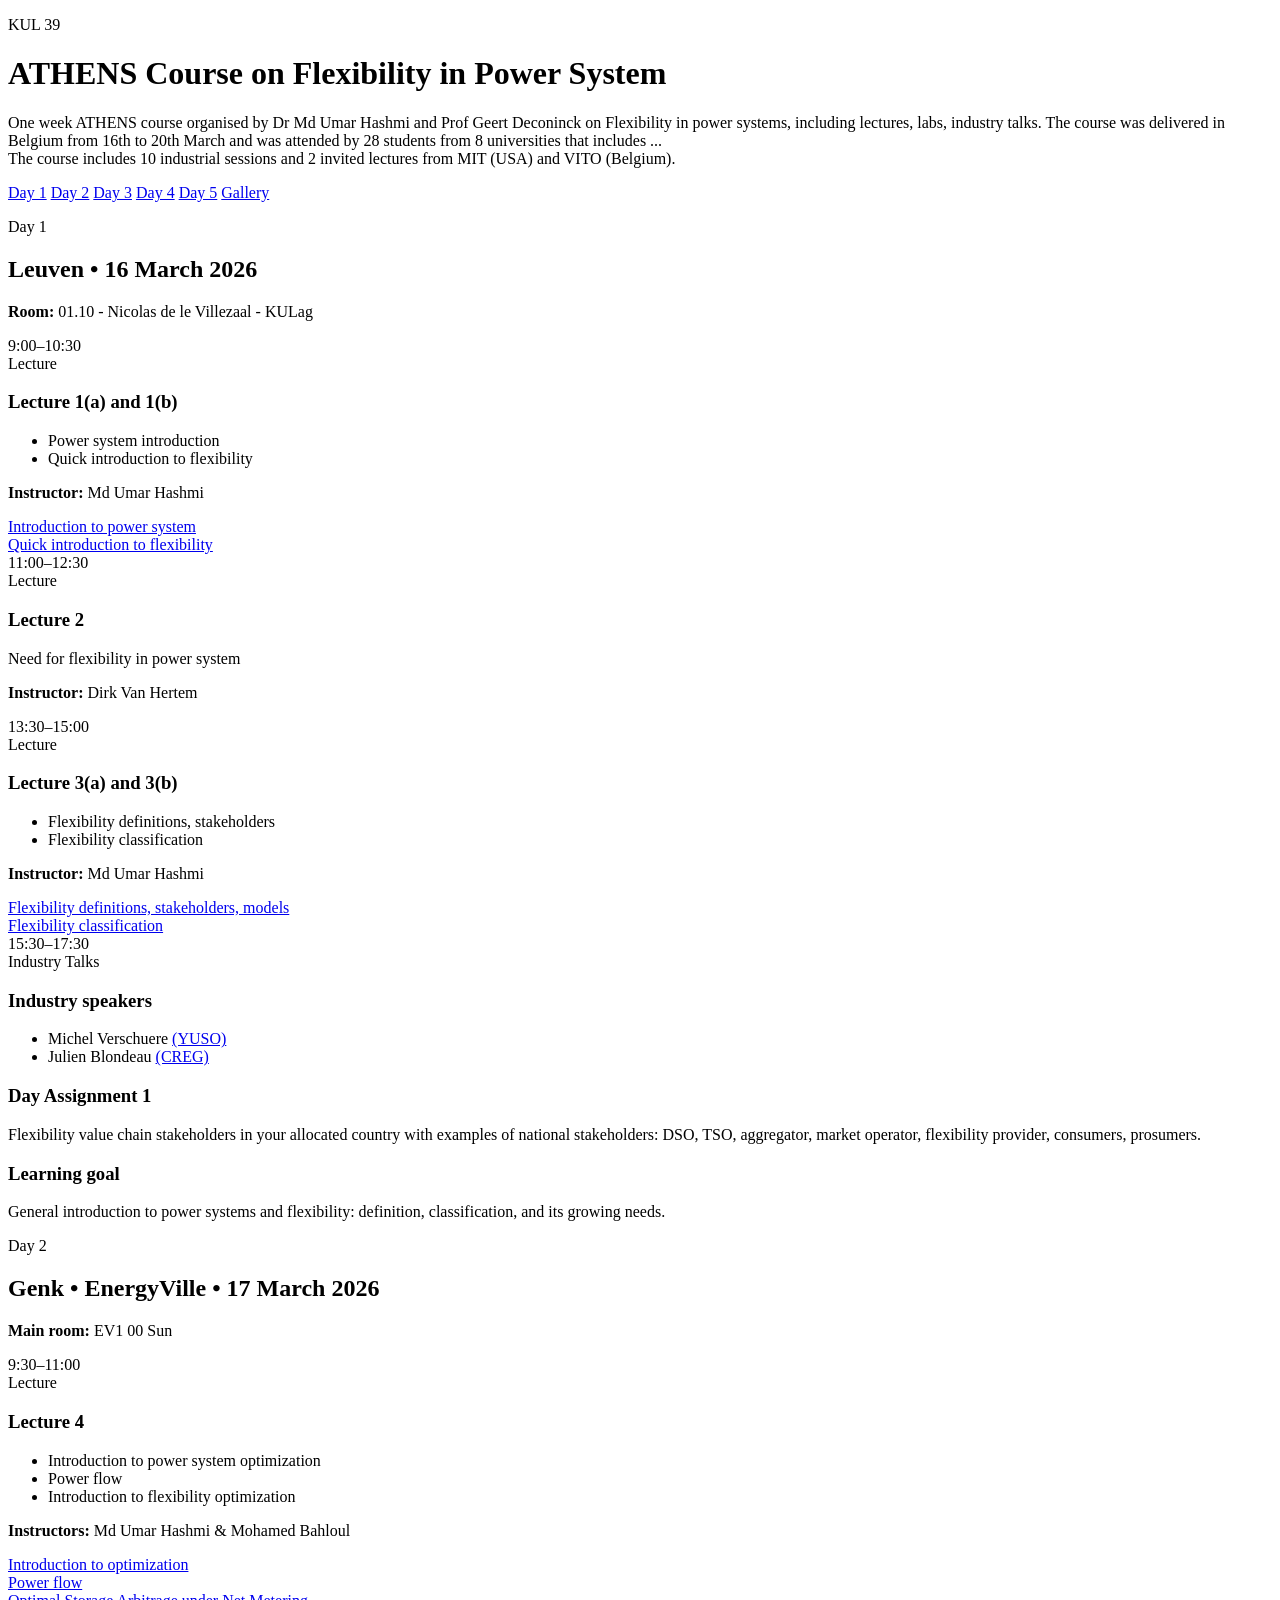
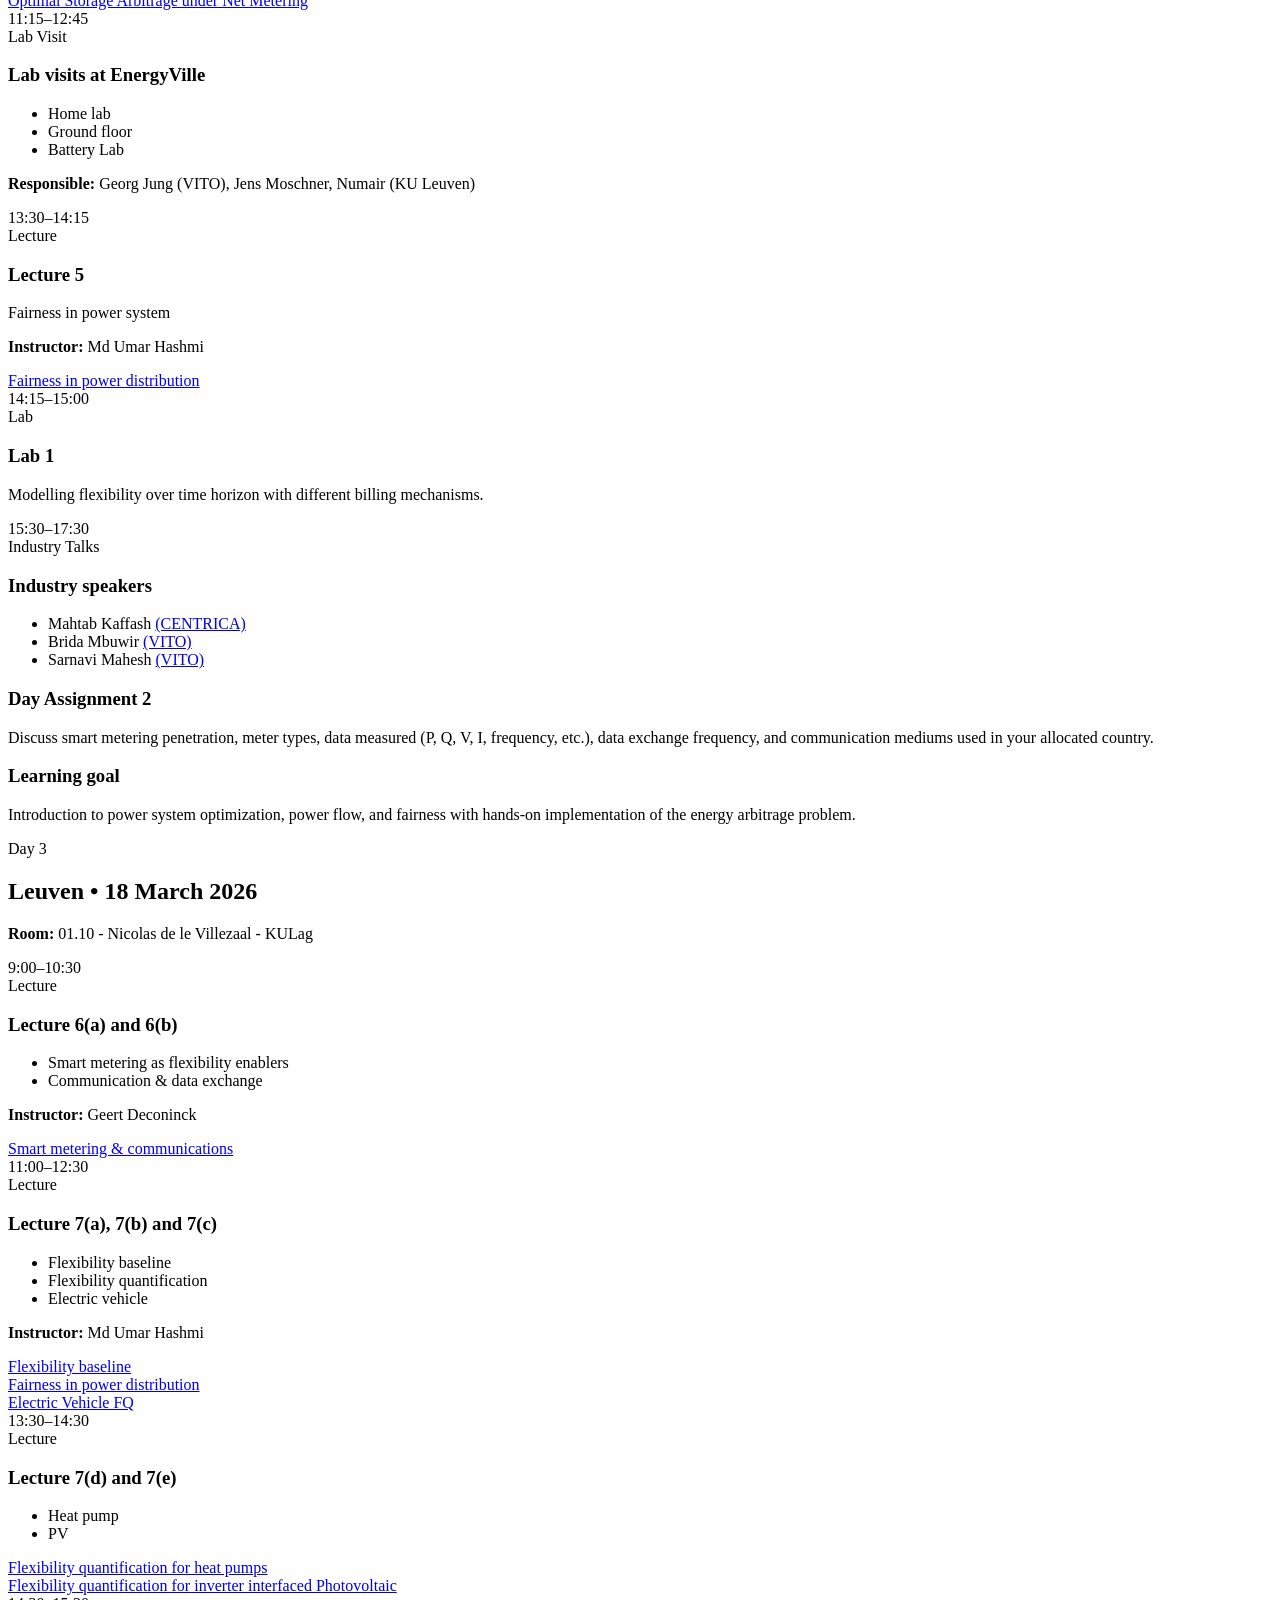
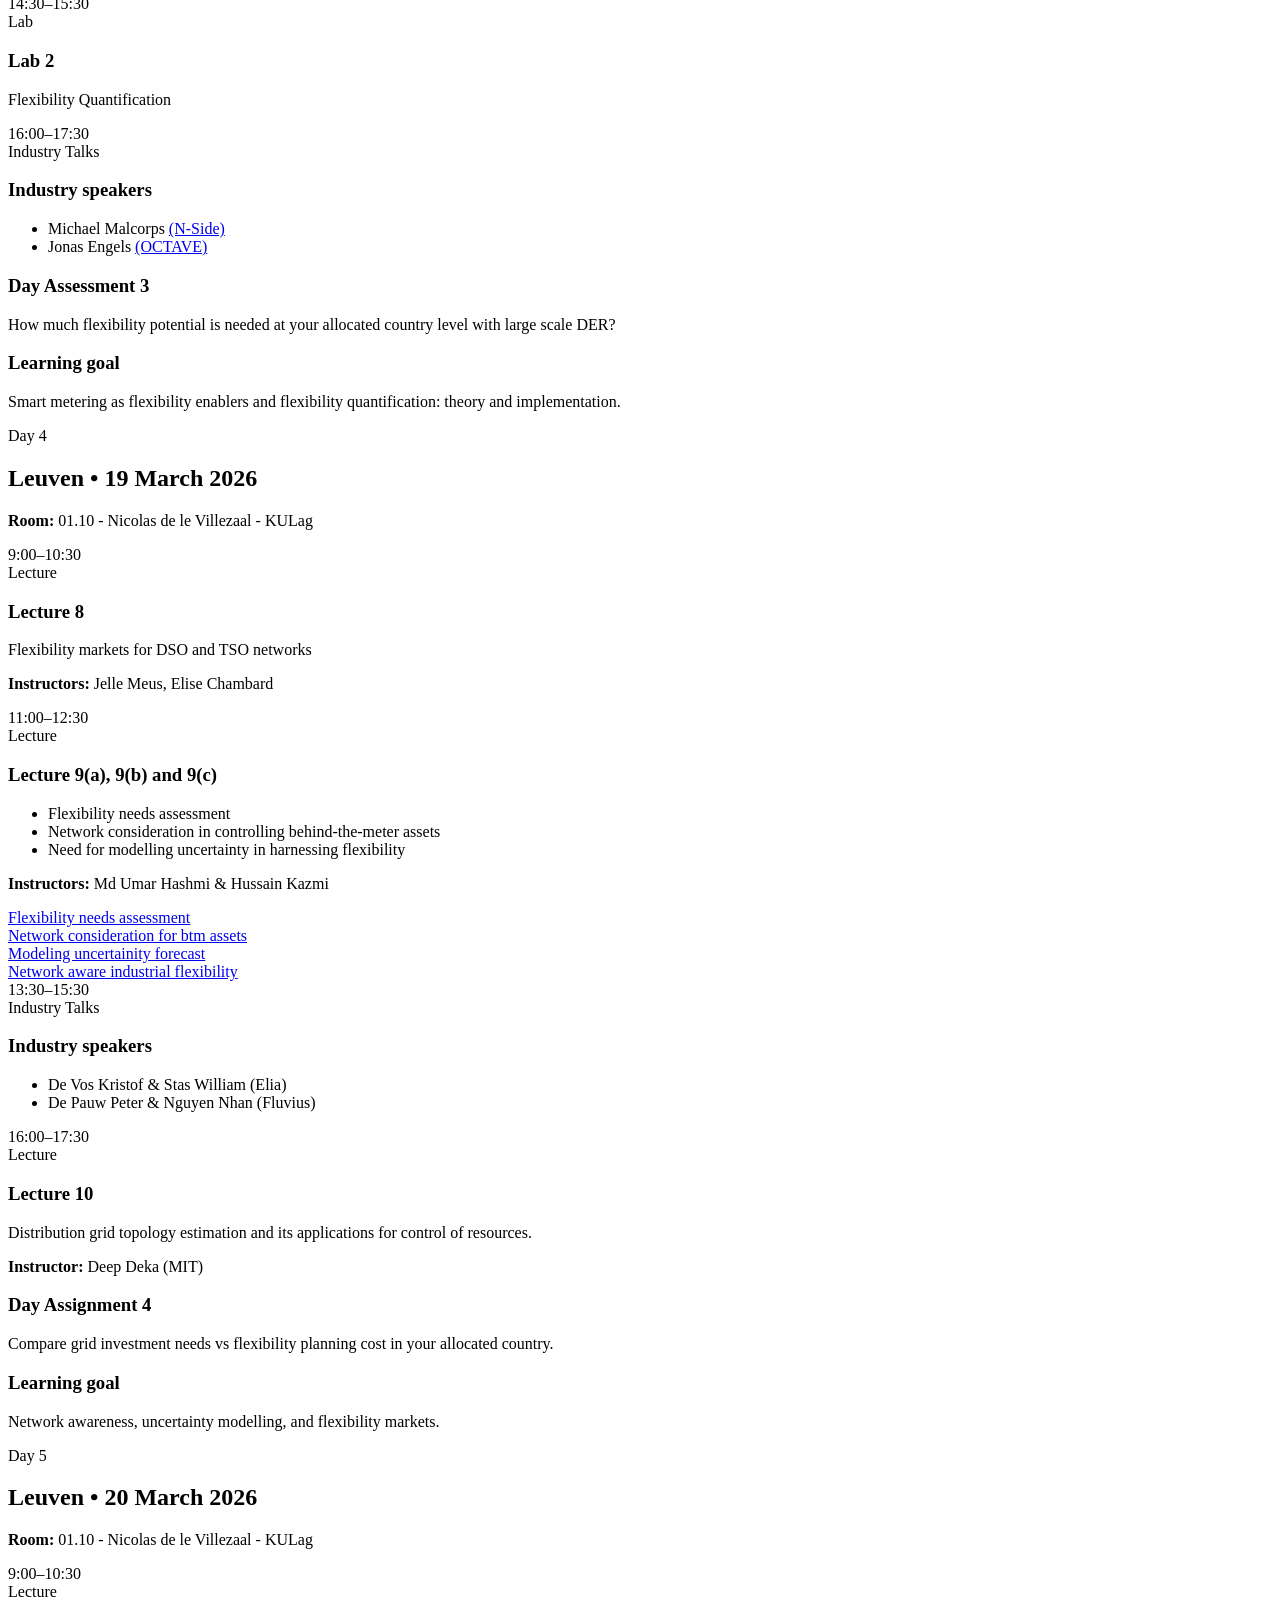
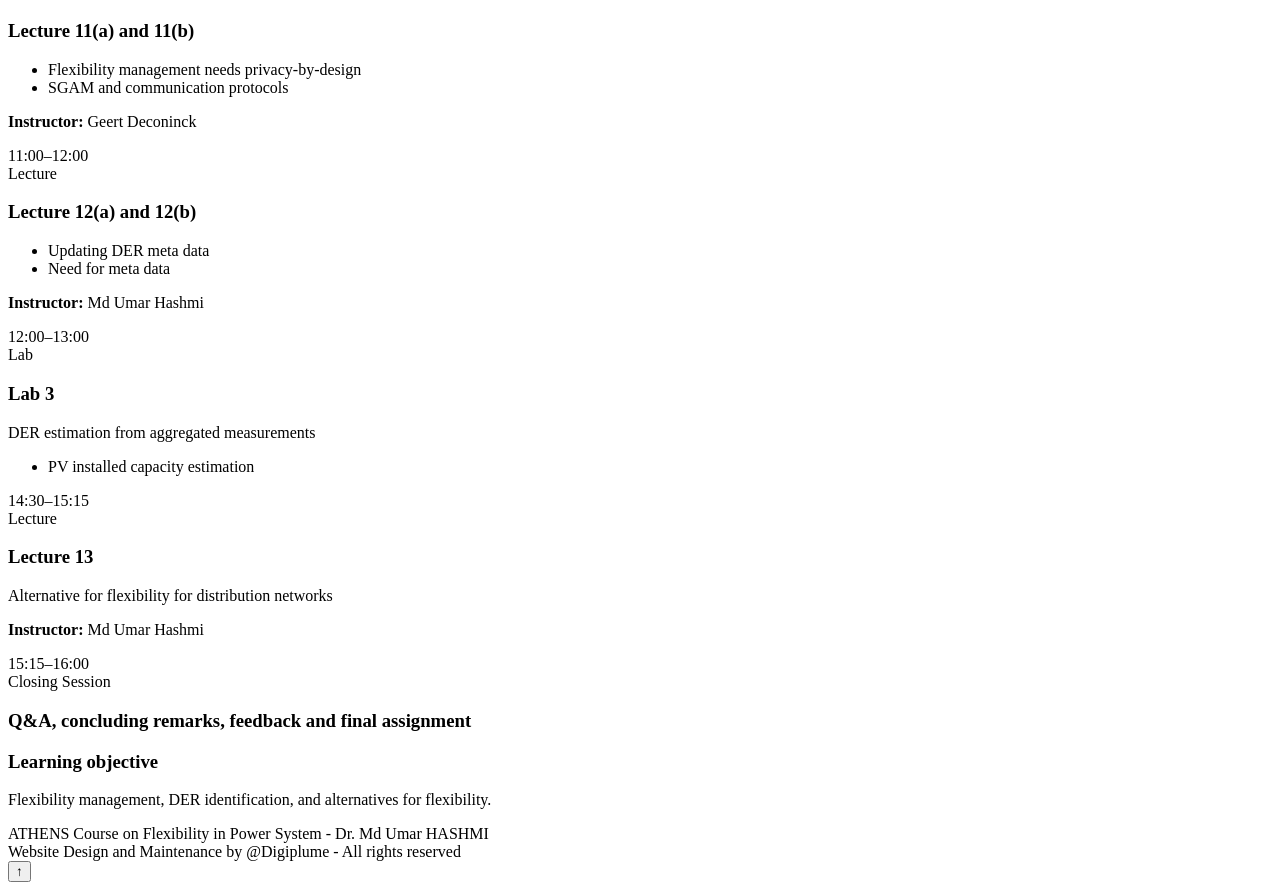
==== index.html @ 5d3e53ae "adding visuals" ====
<!doctype html>
<html lang="en">
  <head>
    <meta charset="UTF-8" />
    <meta
      name="viewport"
      content="width=device-width, initial-scale=1.0"
    />
    <title>ATHENS Flexibility Course</title>
    <meta
      name="description"
      content="ATHENS Flexibility Course Agenda for 16–20 March 2026 in Leuven and Genk."
    />
    <link rel="stylesheet" href="styles.css" />
  </head>
  <body id="top">
    <header class="hero">
      <div class="container">
        <p class="eyebrow">KUL 39</p>
        <h1>ATHENS Course on Flexibility in Power System </h1>
        <p class="subtitle">
          One week ATHENS course organised by Dr Md Umar Hashmi and Prof Geert Deconinck on Flexibility in power systems, including lectures, labs, industry talks. The course was delivered in Belgium from 16th to 20th March and was attended by 28 students from 8 universities that includes ...<br>
          The course includes 10 industrial sessions and 2 invited lectures from MIT (USA) and VITO (Belgium).
        </p>
<!-- 
        <div class="hero-badges">
          <span>16–20 March 2026</span>
          <span>Leuven &amp; Genk</span>
          <span></span>
        </div> -->

        <nav class="quick-nav" aria-label="Day navigation">
          <a href="#day-1">Day 1</a>
          <a href="#day-2">Day 2</a>
          <a href="#day-3">Day 3</a>
          <a href="#day-4">Day 4</a>
          <a href="#day-5">Day 5</a>
          <a href="gallery.html">Gallery</a>
        </nav>
      </div>
    </header>

    <main class="container">

    <!-- DAY 1 -->

      <section class="section-card" id="day-1">
        <div class="day-header">
          <div>
            <p class="day-label">Day 1</p>
            <h2>Leuven • 16 March 2026</h2>
          </div>
          <div class="day-meta">
            <p class="info-pill">
              <strong>Room:</strong> 01.10 - Nicolas de le Villezaal - KULag
            </p>
          </div>
        </div>

        <div class="timeline">
          <article class="session lecture">
            <div class="time">9:00–10:30</div>
            <div>
              <span class="tag">Lecture</span>
              <h3>Lecture 1(a) and 1(b)</h3>
              <ul>
                <li>Power system introduction</li>
                <li>Quick introduction to flexibility</li>
              </ul>
              <p><strong>Instructor:</strong> Md Umar Hashmi</p>
            </div>
            <div>
                <a href="pdf-viewer.html?file=assets/docs/lecture-1a-introduction-to-power-system.pdf" target="_blank" rel="noopener" class="pdf-link">Introduction to power system</a>
                <br>
                <a href="pdf-viewer.html?file=assets/docs/lecture-1b-intro-to-flexibility.pdf" target="_blank" rel="noopener" class="pdf-link">Quick introduction to flexibility</a>
            </div>
          </article>

          <!-- <div class="break">Coffee break</div> -->

          <article class="session lecture">
            <div class="time">11:00–12:30</div>
            <div>
              <span class="tag">Lecture</span>
              <h3>Lecture 2</h3>
              <p>Need for flexibility in power system</p>
              <p><strong>Instructor:</strong> Dirk Van Hertem</p>
            </div>
          </article>

          <!-- <div class="break">Lunch break</div> -->

          <article class="session lecture">
            <div class="time">13:30–15:00</div>
            <div>
              <span class="tag">Lecture</span>
              <h3>Lecture 3(a) and 3(b)</h3>
              <ul>
                <li>Flexibility definitions, stakeholders</li>
                <li>Flexibility classification</li>
              </ul>
              <p><strong>Instructor:</strong> Md Umar Hashmi</p>
            </div>
            <div>
                <a href="pdf-viewer.html?file=assets/docs/lecture-3a-definition-stakeholders.pdf" target="_blank" rel="noopener" class="pdf-link">Flexibility definitions, stakeholders, models</a>
                <br>
                <a href="pdf-viewer.html?file=assets/docs/lecture-3b-flex-classification.pdf" target="_blank" rel="noopener" class="pdf-link">Flexibility classification</a>
            </div>
          </article>

          <!-- <div class="break">Coffee break</div> -->

          <article class="session talks">
            <div class="time">15:30–17:30</div>
            <div>
              <span class="tag">Industry Talks</span>
              <h3>Industry speakers</h3>
              <ul>
                <li>Michel Verschuere <a href="https://yuso.com/en" target="_blank">(YUSO)</a></li>
                <li>Julien Blondeau <a href="https://www.creg.be/en" target="_blank">(CREG)</a></li>
              </ul>
            </div>
          </article>
        </div>

        <div class="note assignment">
          <h3>Day Assignment 1</h3>
          <p>
            Flexibility value chain stakeholders in your allocated country with
            examples of national stakeholders: DSO, TSO, aggregator, market
            operator, flexibility provider, consumers, prosumers.
          </p>
        </div>

        <div class="note goal">
          <h3>Learning goal</h3>
          <p>
            General introduction to power systems and flexibility: definition,
            classification, and its growing needs.
          </p>
        </div>
      </section>

    <!-- DAY 2 -->

      <section class="section-card" id="day-2">
        <div class="day-header">
          <div>
            <p class="day-label">Day 2</p>
            <h2>Genk • EnergyVille • 17 March 2026</h2>
          </div>
          <div class="day-meta">
            <p class="info-pill"><strong>Main room:</strong> EV1 00 Sun</p>
            <!-- <p class="info-pill">
              <strong>Starting point:</strong>
              <a
                href="https://www.leuven.be/parkings/en/cars/parking-bodart"
              >
                Parking Bodart
              </a>
            </p> -->
          </div>
        </div>

        <div class="timeline">
          <article class="session lecture">
            <div class="time">9:30–11:00</div>
            <div>
              <span class="tag">Lecture</span>
              <h3>Lecture 4</h3>
              <ul>
                <li>Introduction to power system optimization</li>
                <li>Power flow</li>
                <li>Introduction to flexibility optimization</li>
              </ul>
              <p><strong>Instructors:</strong> Md Umar Hashmi &amp; Mohamed Bahloul</p>
            </div>
            <div>
                <a href="pdf-viewer.html?file=assets/docs/lecture-4a-optimization-basics.pdf" target="_blank" rel="noopener" class="pdf-link">Introduction to optimization</a>
                <br>
                <a href="pdf-viewer.html?file=assets/docs/lecture-4b-power-flow.pdf" target="_blank" rel="noopener" class="pdf-link">Power flow</a>
                <br>
                <a href="pdf-viewer.html?file=assets/docs/lecture-4c-optimal-storage-arbitrage.pdf" target="_blank" rel="noopener" class="pdf-link">Optimal Storage Arbitrage under Net Metering</a>                
            </div>
          </article>

          <!-- <div class="break">Coffee break</div> -->

          <article class="session lab">
            <div class="time">11:15–12:45</div>
            <div>
              <span class="tag">Lab Visit</span>
              <h3>Lab visits at EnergyVille</h3>
              <ul>
                <li>Home lab</li>
                <li>Ground floor</li>
                <li>Battery Lab</li>
              </ul>
              <p>
                <strong>Responsible:</strong> Georg Jung (VITO), Jens
                Moschner, Numair (KU Leuven)
              </p>
            </div>
          </article>

          <!-- <div class="break">Lunch break</div> -->

          <article class="session lecture">
            <div class="time">13:30–14:15</div>
            <div>
              <span class="tag">Lecture</span>
              <h3>Lecture 5</h3>
              <p>Fairness in power system</p>
              <p><strong>Instructor:</strong> Md Umar Hashmi</p>
            </div>
            <div>
                <a href="pdf-viewer.html?file=assets/docs/lecture-5-fairness.pdf" target="_blank" rel="noopener" class="pdf-link">Fairness in power distribution</a>
            </div>
          </article>

          <article class="session lab">
            <div class="time">14:15–15:00</div>
            <div>
              <span class="tag">Lab</span>
              <h3>Lab 1</h3>
              <p>
                Modelling flexibility over time horizon with different billing
                mechanisms.
              </p>
            </div>
          </article>

          <!-- <div class="break">Coffee break</div> -->

          <article class="session talks">
            <div class="time">15:30–17:30</div>
            <div>
              <span class="tag">Industry Talks</span>
              <h3>Industry speakers</h3>
              <ul>
                <li>Mahtab Kaffash <a href="https://www.centrica.com/" target="_blank">(CENTRICA)</a></li>
                <li>Brida Mbuwir <a href="https://vito.be/en" target="_blank">(VITO)</a></li>
                <li>Sarnavi Mahesh <a href="https://vito.be/en" target="_blank">(VITO)</a></li>
              </ul>
            </div>
          </article>
        </div>

        <div class="note assignment">
          <h3>Day Assignment 2</h3>
          <p>
            Discuss smart metering penetration, meter types, data measured
            (P, Q, V, I, frequency, etc.), data exchange frequency, and
            communication mediums used in your allocated country.
          </p>
        </div>

        <div class="note goal">
          <h3>Learning goal</h3>
          <p>
            Introduction to power system optimization, power flow, and fairness
            with hands-on implementation of the energy arbitrage problem.
          </p>
        </div>
      </section>

    <!-- DAY 3 -->

      <section class="section-card" id="day-3">
        <div class="day-header">
          <div>
            <p class="day-label">Day 3</p>
            <h2>Leuven • 18 March 2026</h2>
          </div>
          <div class="day-meta">
            <p class="info-pill">
              <strong>Room:</strong> 01.10 - Nicolas de le Villezaal - KULag
            </p>
          </div>
        </div>

        <div class="timeline">
          <article class="session lecture">
            <div class="time">9:00–10:30</div>
            <div>
              <span class="tag">Lecture</span>
              <h3>Lecture 6(a) and 6(b)</h3>
              <ul>
                <li>Smart metering as flexibility enablers</li>
                <li>Communication &amp; data exchange</li>
              </ul>
              <p><strong>Instructor:</strong> Geert Deconinck</p>
            </div>
            <div>
                <a href="pdf-viewer.html?file=assets/docs/lecture-6-smartmeters-comms-data.pdf" target="_blank" rel="noopener" class="pdf-link">Smart metering & communications</a>
            </div>            
          </article>

          <!-- <div class="break">Coffee break</div> -->

          <article class="session lecture">
            <div class="time">11:00–12:30</div>
            <div>
              <span class="tag">Lecture</span>
              <h3>Lecture 7(a), 7(b) and 7(c)</h3>
              <ul>
                <li>Flexibility baseline</li>
                <li>Flexibility quantification</li>
                <li>Electric vehicle</li>
              </ul>
              <p><strong>Instructor:</strong> Md Umar Hashmi</p>
            </div>
            <div>
                <a href="pdf-viewer.html?file=assets/docs/lecture-7a-flexibility-baseline.pdf" target="_blank" rel="noopener" class="pdf-link">Flexibility baseline</a><br>
                <a href="pdf-viewer.html?file=assets/docs/lecture-7b-flexibility-quantification.pdf" target="_blank" rel="noopener" class="pdf-link">Fairness in power distribution</a><br>
                <a href="pdf-viewer.html?file=assets/docs/lecture-7c-electric-vehicle-fq.pdf" target="_blank" rel="noopener" class="pdf-link">Electric Vehicle FQ</a>
            </div>            
          </article>

          <!-- <div class="break">Lunch break</div> -->

          <article class="session lecture">
            <div class="time">13:30–14:30</div>
            <div>
              <span class="tag">Lecture</span>
              <h3>Lecture 7(d) and 7(e)</h3>
              <ul>
                <li>Heat pump</li>
                <li>PV</li>
              </ul>
            </div>
            <div>
                <a href="pdf-viewer.html?file=assets/docs/lecture-7d-flexibility-quantification-heat-pumps.pdf" target="_blank" rel="noopener" class="pdf-link">Flexibility quantification for heat pumps</a><br>
                <a href="pdf-viewer.html?file=assets/docs/lecture-7e-flexibility-quantification-inverter-interfaced-photovoltaic.pdf" target="_blank" rel="noopener" class="pdf-link">Flexibility quantification for inverter interfaced Photovoltaic</a>                
            </div>
          </article>

          <article class="session lab">
            <div class="time">14:30–15:30</div>
            <div>
              <span class="tag">Lab</span>
              <h3>Lab 2</h3>
              <p>Flexibility Quantification</p>
            </div>
          </article>

          <!-- <div class="break">Coffee break</div> -->

          <article class="session talks">
            <div class="time">16:00–17:30</div>
            <div>
              <span class="tag">Industry Talks</span>
              <h3>Industry speakers</h3>
              <ul>
                <li>Michael Malcorps <a href="https://www.n-side.com/en/" target="_parent">(N-Side)</a></li>
                <li>Jonas Engels <a href="https://www.octave.energy/en/" target="_parent">(OCTAVE)</a></li>
              </ul>
            </div>
          </article>
        </div>

        <div class="note assignment">
          <h3>Day Assessment 3</h3>
          <p>
            How much flexibility potential is needed at your allocated country
            level with large scale DER?
          </p>
        </div>

        <div class="note goal">
          <h3>Learning goal</h3>
          <p>
            Smart metering as flexibility enablers and flexibility
            quantification: theory and implementation.
          </p>
        </div>
      </section>

    <!-- DAY 4 -->

      <section class="section-card" id="day-4">
        <div class="day-header">
          <div>
            <p class="day-label">Day 4</p>
            <h2>Leuven • 19 March 2026</h2>
          </div>
          <div class="day-meta">
            <p class="info-pill">
              <strong>Room:</strong> 01.10 - Nicolas de le Villezaal - KULag
            </p>
          </div>
        </div>

        <div class="timeline">
          <article class="session lecture">
            <div class="time">9:00–10:30</div>
            <div>
              <span class="tag">Lecture</span>
              <h3>Lecture 8</h3>
              <p>Flexibility markets for DSO and TSO networks</p>
              <p><strong>Instructors:</strong> Jelle Meus, Elise Chambard</p>
            </div>
          </article>

          <!-- <div class="break">Coffee break</div> -->

          <article class="session lecture">
            <div class="time">11:00–12:30</div>
            <div>
              <span class="tag">Lecture</span>
              <h3>Lecture 9(a), 9(b) and 9(c)</h3>
              <ul>
                <li>Flexibility needs assessment</li>
                <li>
                  Network consideration in controlling behind-the-meter assets
                </li>
                <li>
                  Need for modelling uncertainty in harnessing flexibility
                </li>
              </ul>
              <p><strong>Instructors:</strong> Md Umar Hashmi &amp; Hussain Kazmi</p>
            </div>
            <div>
                <a href="pdf-viewer.html?file=assets/docs/lecture-9a-flex-needs-assessment.pdf" target="_blank" rel="noopener" class="pdf-link">Flexibility needs assessment</a><br>
                <a href="pdf-viewer.html?file=assets/docs/lecture-9b-network-consideration-btm.pdf" target="_blank" rel="noopener" class="pdf-link">Network consideration for btm assets</a><br>
                <a href="pdf-viewer.html?file=assets/docs/v.pdf" target="_blank" rel="noopener" class="pdf-link">Modeling uncertainity forecast</a><br>
                <a href="pdf-viewer.html?file=assets/docs/lecture-9c-network-aware-industrial-flexibility.pdf" target="_blank" rel="noopener" class="pdf-link">Network aware industrial flexibility</a><br>
            </div>
          </article>

          <!-- <div class="break">Lunch break</div> -->

          <article class="session talks">
            <div class="time">13:30–15:30</div>
            <div>
              <span class="tag">Industry Talks</span>
              <h3>Industry speakers</h3>
              <ul>
                <li>De Vos Kristof &amp; Stas William (Elia)</li>
                <li>De Pauw Peter &amp; Nguyen Nhan (Fluvius)</li>
              </ul>
            </div>
          </article>

          <!-- <div class="break">Coffee break</div> -->

          <article class="session lecture">
            <div class="time">16:00–17:30</div>
            <div>
              <span class="tag">Lecture</span>
              <h3>Lecture 10</h3>
              <p>
                Distribution grid topology estimation and its applications for
                control of resources.
              </p>
              <p><strong>Instructor:</strong> Deep Deka (MIT)</p>
            </div>
          </article>
        </div>

        <div class="note assignment">
          <h3>Day Assignment 4</h3>
          <p>
            Compare grid investment needs vs flexibility planning cost in your
            allocated country.
          </p>
        </div>

        <div class="note goal">
          <h3>Learning goal</h3>
          <p>
            Network awareness, uncertainty modelling, and flexibility markets.
          </p>
        </div>
      </section>

    <!-- DAY 5 -->

      <section class="section-card" id="day-5">
        <div class="day-header">
          <div>
            <p class="day-label">Day 5</p>
            <h2>Leuven • 20 March 2026</h2>
          </div>
          <div class="day-meta">
            <p class="info-pill">
              <strong>Room:</strong> 01.10 - Nicolas de le Villezaal - KULag
            </p>
          </div>
        </div>

        <div class="timeline">
          <article class="session lecture">
            <div class="time">9:00–10:30</div>
            <div>
              <span class="tag">Lecture</span>
              <h3>Lecture 11(a) and 11(b)</h3>
              <ul>
                <li>Flexibility management needs privacy-by-design</li>
                <li>SGAM and communication protocols</li>
              </ul>
              <p><strong>Instructor:</strong> Geert Deconinck</p>
            </div>
          </article>

          <!-- <div class="break">Coffee break</div> -->

          <article class="session lecture">
            <div class="time">11:00–12:00</div>
            <div>
              <span class="tag">Lecture</span>
              <h3>Lecture 12(a) and 12(b)</h3>
              <ul>
                <li>Updating DER meta data</li>
                <li>Need for meta data</li>
              </ul>
              <p><strong>Instructor:</strong> Md Umar Hashmi</p>
            </div>
          </article>

          <article class="session lab">
            <div class="time">12:00–13:00</div>
            <div>
              <span class="tag">Lab</span>
              <h3>Lab 3</h3>
              <p>DER estimation from aggregated measurements</p>
              <ul>
                <li>PV installed capacity estimation</li>
              </ul>
            </div>
          </article>

          <!-- <div class="break">Lunch break</div> -->

          <article class="session lecture">
            <div class="time">14:30–15:15</div>
            <div>
              <span class="tag">Lecture</span>
              <h3>Lecture 13</h3>
              <p>Alternative for flexibility for distribution networks</p>
              <p><strong>Instructor:</strong> Md Umar Hashmi</p>
            </div>
          </article>

          <article class="session lecture">
            <div class="time">15:15–16:00</div>
            <div>
              <span class="tag">Closing Session</span>
              <h3>Q&amp;A, concluding remarks, feedback and final assignment</h3>
            </div>
          </article>
        </div>

        <div class="note goal">
          <h3>Learning objective</h3>
          <p>
            Flexibility management, DER identification, and alternatives for
            flexibility.
          </p>
        </div>
      </section>
    </main>

    <footer>
      <div class="container">
        ATHENS Course on Flexibility in Power System - Dr. Md Umar HASHMI<br>
        Website Design and Maintenance by @Digiplume - All rights reserved
      </div>
    </footer>

    <button id="back-to-top" class="back-to-top" type="button" aria-label="Go to top">
        ↑
    </button>

    <script>
        const backToTopButton = document.getElementById("back-to-top");

        window.addEventListener("scroll", () => {
            if (window.scrollY > 300) {
                backToTopButton.classList.add("is-visible");
                } else {
                backToTopButton.classList.remove("is-visible");
            }
        });

        backToTopButton.addEventListener("click", () => {
            window.scrollTo({
            top: 0,
            behavior: "smooth",
            });
        });
    </script>

  </body>
</html>
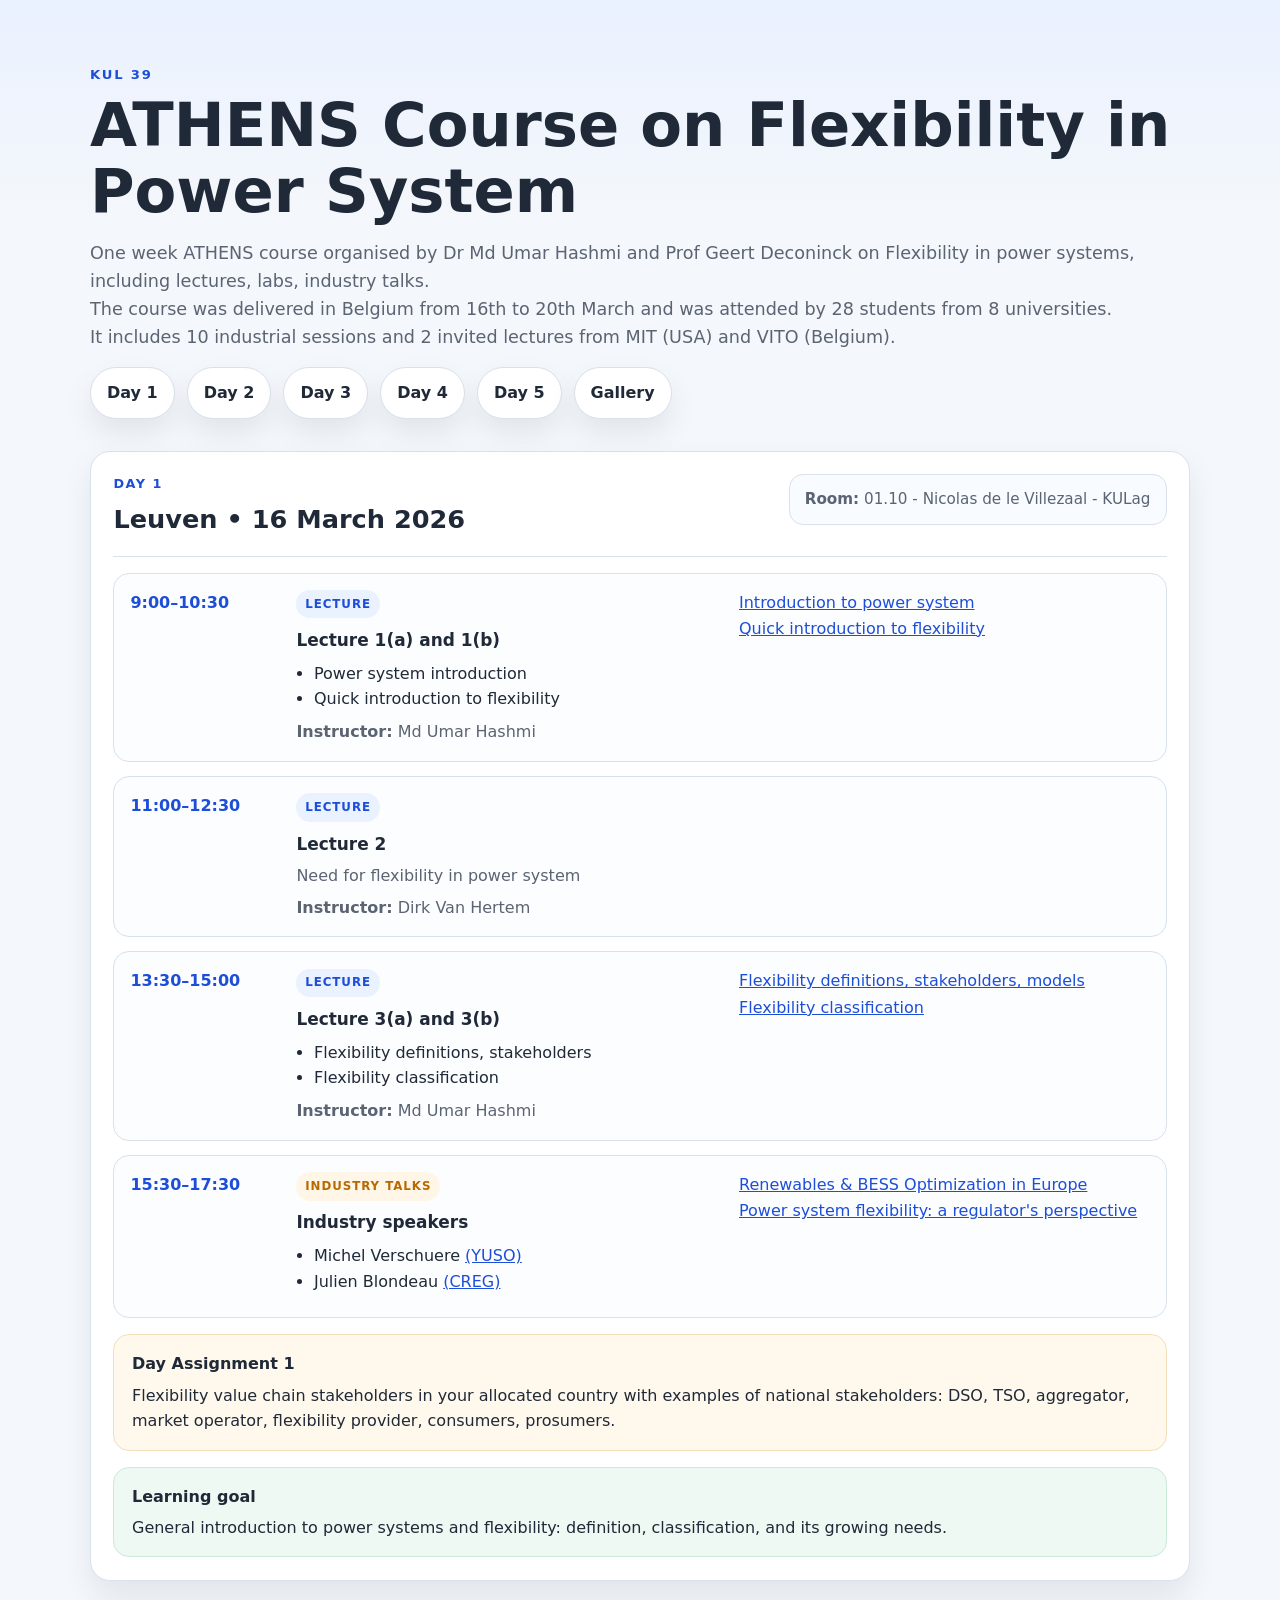
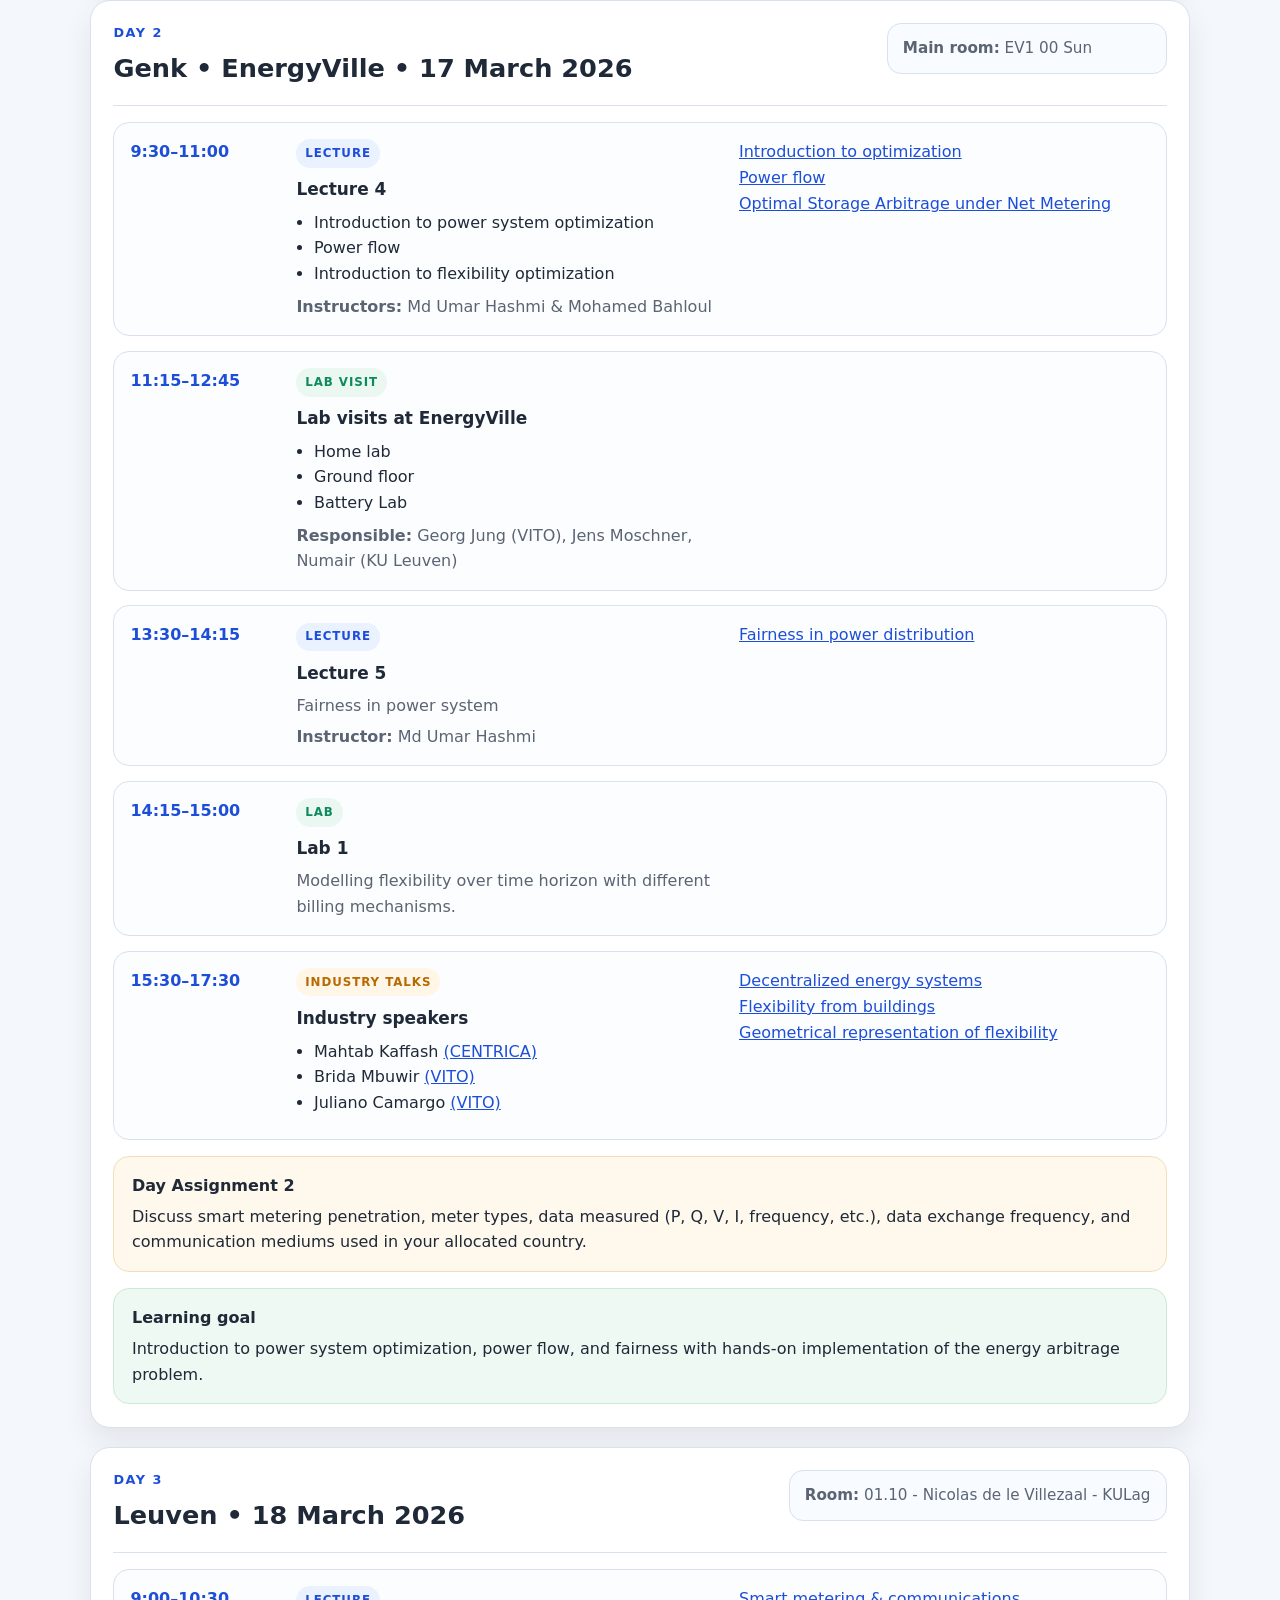
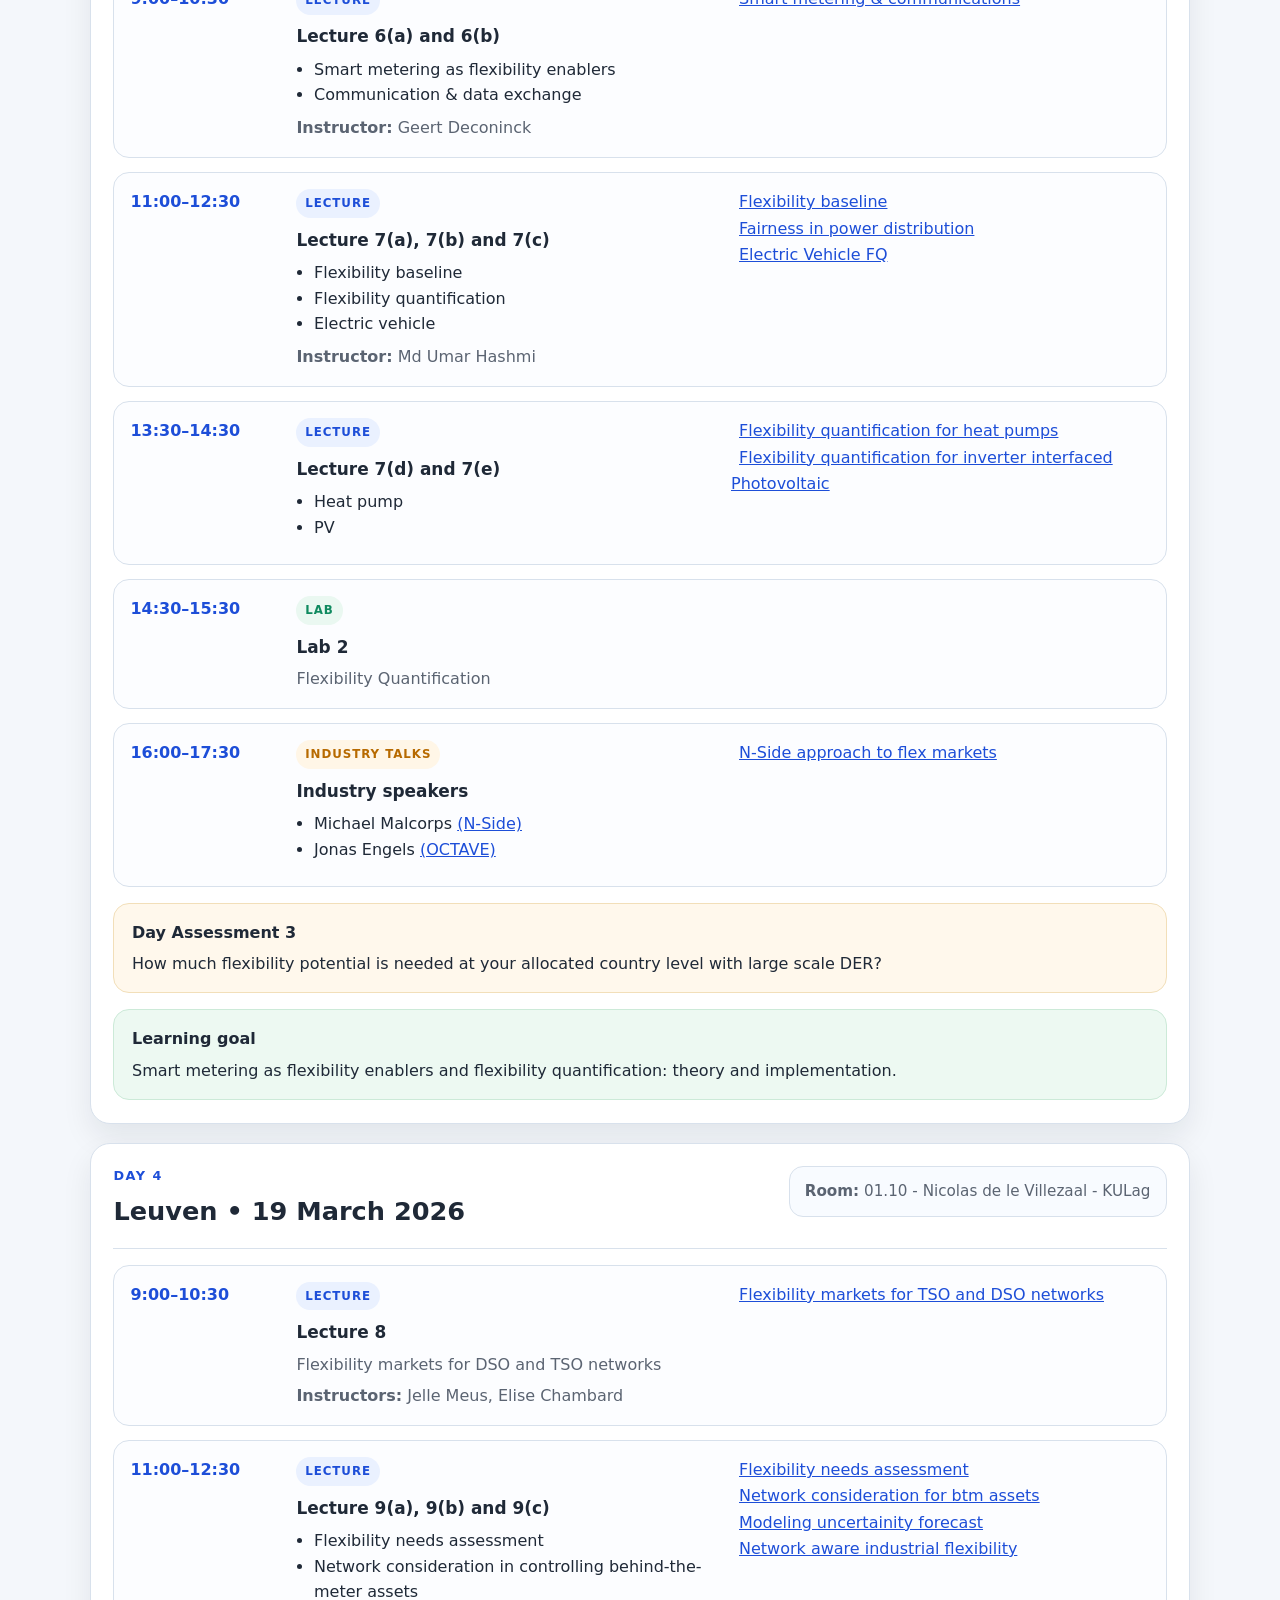
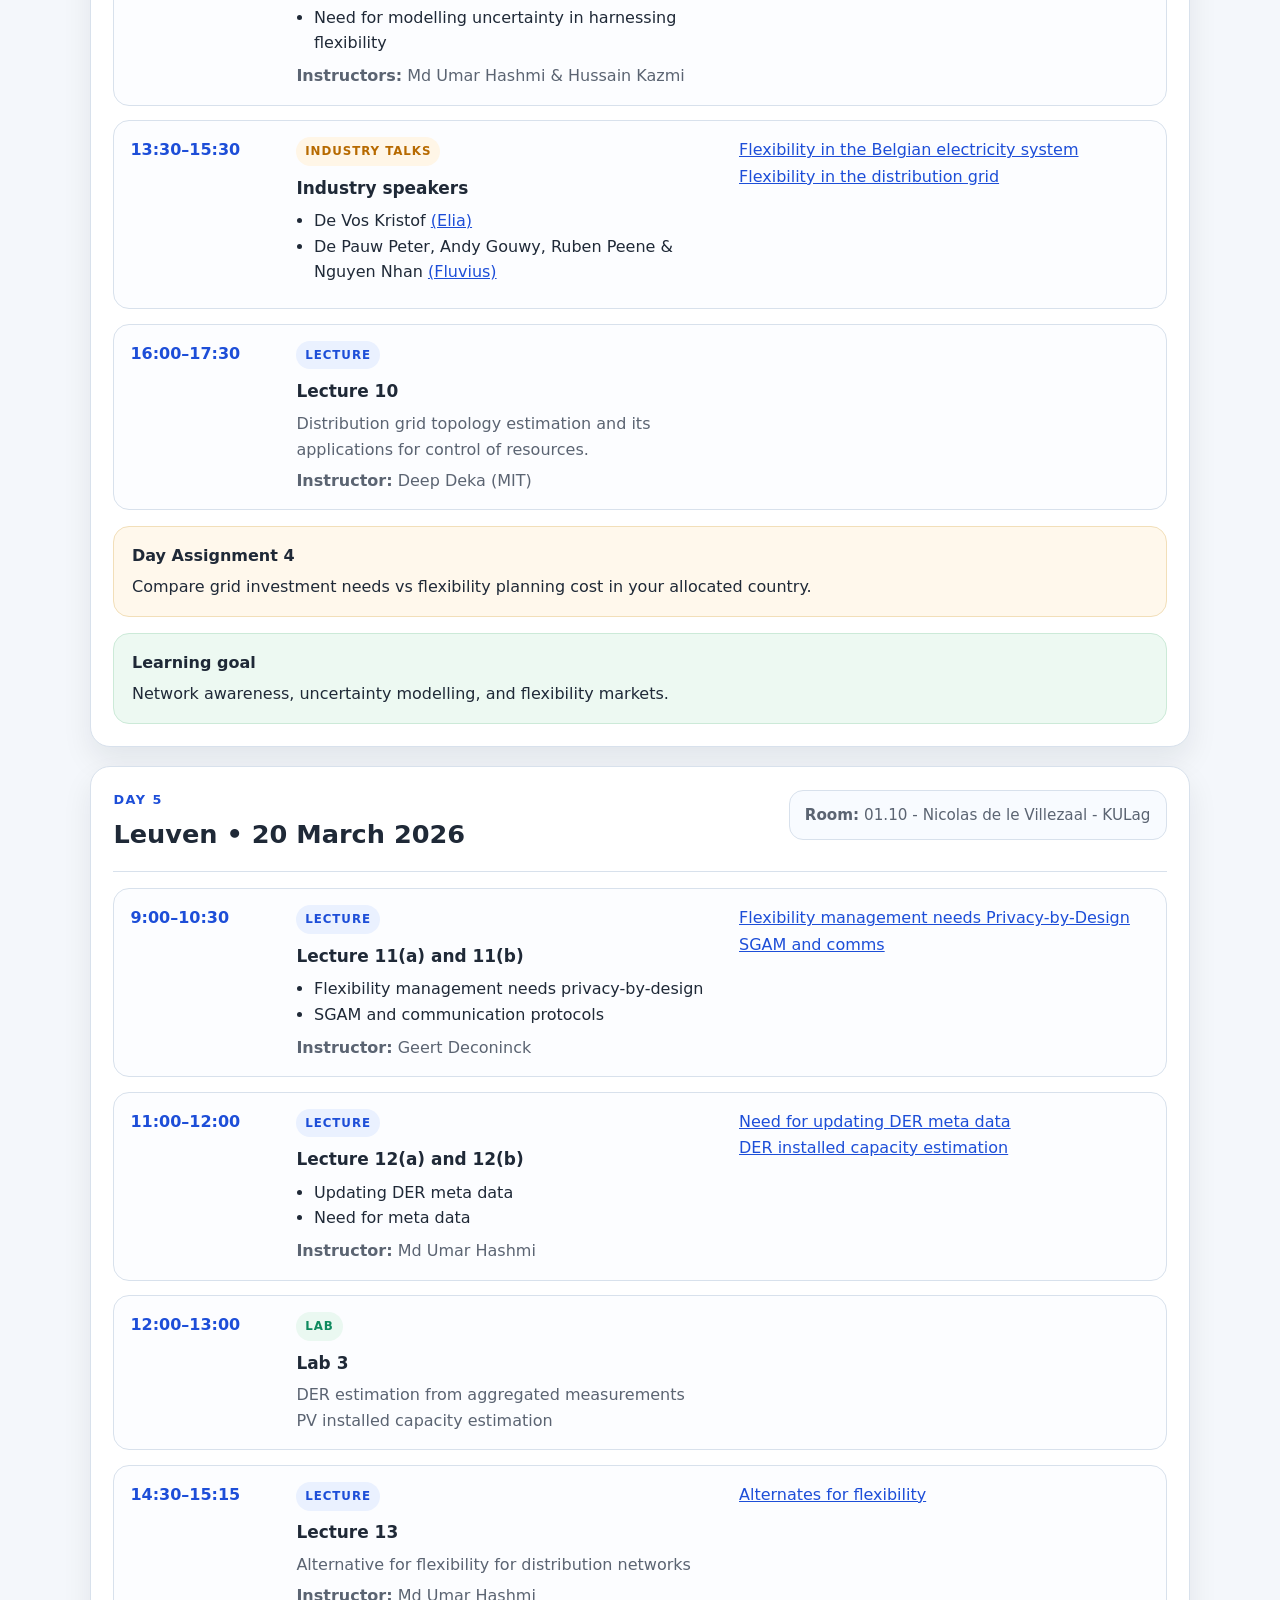
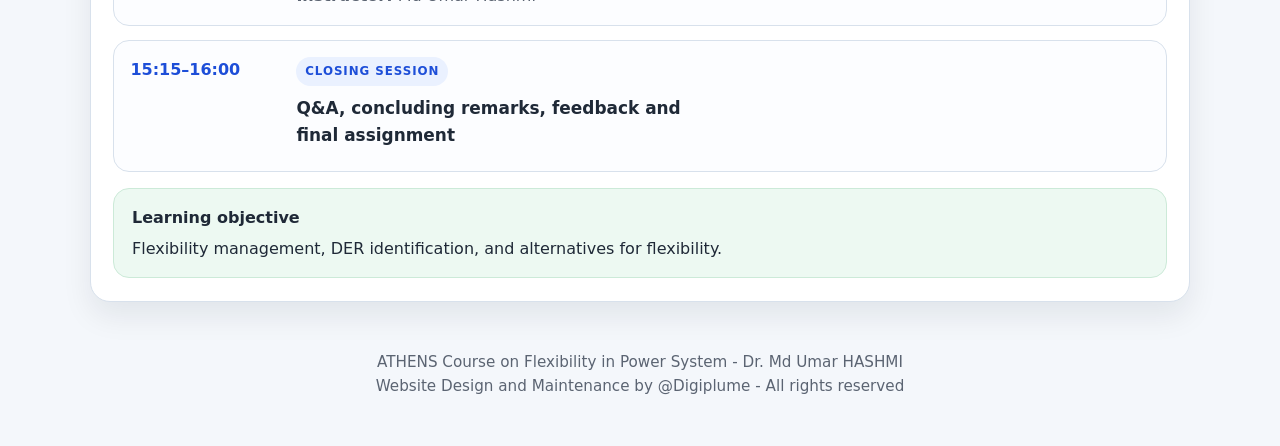
==== commit d44104d8: "adding files and gallery" ====
--- a/index.html
+++ b/index.html
@@ -9,7 +9,7 @@
     <title>ATHENS Flexibility Course</title>
     <meta
       name="description"
-      content="ATHENS Flexibility Course Agenda for 16–20 March 2026 in Leuven and Genk."
+      content="ATHENS Flexibility Course Program for 16–20 March 2026 in Leuven and Genk."
     />
     <link rel="stylesheet" href="styles.css" />
   </head>
@@ -19,8 +19,8 @@
         <p class="eyebrow">KUL 39</p>
         <h1>ATHENS Course on Flexibility in Power System </h1>
         <p class="subtitle">
-          One week ATHENS course organised by Dr Md Umar Hashmi and Prof Geert Deconinck on Flexibility in power systems, including lectures, labs, industry talks. The course was delivered in Belgium from 16th to 20th March and was attended by 28 students from 8 universities that includes ...<br>
-          The course includes 10 industrial sessions and 2 invited lectures from MIT (USA) and VITO (Belgium).
+          One week ATHENS course organised by Dr Md Umar Hashmi and Prof Geert Deconinck on Flexibility in power systems, including lectures, labs, industry talks.<br>The course was delivered in Belgium from 16th to 20th March and was attended by 28 students from 8 universities.<br>
+          It includes 10 industrial sessions and 2 invited lectures from MIT (USA) and VITO (Belgium).
         </p>
 <!-- 
         <div class="hero-badges">
@@ -120,6 +120,10 @@
                 <li>Julien Blondeau <a href="https://www.creg.be/en" target="_blank">(CREG)</a></li>
               </ul>
             </div>
+            <div>
+                <a href="pdf-viewer.html?file=assets/docs/industry-YUSO-kul-athens.pdf" target="_blank" rel="noopener" class="pdf-link">Renewables & BESS Optimization in Europe</a><br>
+                <a href="pdf-viewer.html?file=assets/docs/industry-CREG-kul-athens.pdf" target="_blank" rel="noopener" class="pdf-link">Power system flexibility: a regulator's perspective</a>
+            </div>
           </article>
         </div>
 
@@ -240,8 +244,13 @@
               <ul>
                 <li>Mahtab Kaffash <a href="https://www.centrica.com/" target="_blank">(CENTRICA)</a></li>
                 <li>Brida Mbuwir <a href="https://vito.be/en" target="_blank">(VITO)</a></li>
-                <li>Sarnavi Mahesh <a href="https://vito.be/en" target="_blank">(VITO)</a></li>
-              </ul>
+                <li>Juliano Camargo <a href="https://vito.be/en" target="_blank">(VITO)</a></li>
+              </ul>
+            </div>
+            <div>
+                <a href="pdf-viewer.html?file=assets/docs/industry-CENTRICA-kul-athens.pdf" target="_blank" rel="noopener" class="pdf-link">Decentralized energy systems</a><br>
+                <a href="pdf-viewer.html?file=assets/docs/industry-VITO-brida-kul-athens.pdf" target="_blank" rel="noopener" class="pdf-link">Flexibility from buildings</a><br>
+                <a href="pdf-viewer.html?file=assets/docs/industry-VITO-juliano-kul-athens.pdf" target="_blank" rel="noopener" class="pdf-link">Geometrical representation of flexibility</a>
             </div>
           </article>
         </div>
@@ -352,9 +361,12 @@
               <span class="tag">Industry Talks</span>
               <h3>Industry speakers</h3>
               <ul>
-                <li>Michael Malcorps <a href="https://www.n-side.com/en/" target="_parent">(N-Side)</a></li>
-                <li>Jonas Engels <a href="https://www.octave.energy/en/" target="_parent">(OCTAVE)</a></li>
-              </ul>
+                <li>Michael Malcorps <a href="https://www.n-side.com/en/" target="_blank">(N-Side)</a></li>
+                <li>Jonas Engels <a href="https://www.octave.energy/en/" target="_blank">(OCTAVE)</a></li>
+              </ul>
+            </div>
+            <div>
+                <a href="pdf-viewer.html?file=assets/docs/industry-NSIDE-kul-athens.pdf" target="_blank" rel="noopener" class="pdf-link">N-Side approach to flex markets</a>
             </div>
           </article>
         </div>
@@ -399,6 +411,9 @@
               <h3>Lecture 8</h3>
               <p>Flexibility markets for DSO and TSO networks</p>
               <p><strong>Instructors:</strong> Jelle Meus, Elise Chambard</p>
+            </div>
+            <div>
+                <a href="pdf-viewer.html?file=assets/docs/lecture-8-flexibility-tso-dso-networks.pdf" target="_blank" rel="noopener" class="pdf-link">Flexibility markets for TSO and DSO networks</a>
             </div>
           </article>
 
@@ -436,9 +451,13 @@
               <span class="tag">Industry Talks</span>
               <h3>Industry speakers</h3>
               <ul>
-                <li>De Vos Kristof &amp; Stas William (Elia)</li>
-                <li>De Pauw Peter &amp; Nguyen Nhan (Fluvius)</li>
-              </ul>
+                <li>De Vos Kristof <a href="https://www.elia.be/en/" target="_blank">(Elia)</a></li>
+                <li>De Pauw Peter, Andy Gouwy, Ruben Peene &amp; Nguyen Nhan <a href="https://www.fluvius.be/nl" target="_blank">(Fluvius)</a></li>
+              </ul>
+            </div>
+            <div>
+                <a href="pdf-viewer.html?file=assets/docs/industry-ELIA-kul-athens.pdf" target="_blank" rel="noopener" class="pdf-link">Flexibility in the Belgian electricity system</a><br>
+                <a href="pdf-viewer.html?file=assets/docs/industry-FLUVIUS-kul-athens.pdf" target="_blank" rel="noopener" class="pdf-link">Flexibility in the distribution grid</a>
             </div>
           </article>
 
@@ -501,6 +520,10 @@
               </ul>
               <p><strong>Instructor:</strong> Geert Deconinck</p>
             </div>
+            <div>
+                <a href="pdf-viewer.html?file=assets/docs/lecture-11a-flexibility-needs-privacy-design.pdf" target="_blank" rel="noopener" class="pdf-link">Flexibility management needs Privacy-by-Design</a><br>
+                <a href="pdf-viewer.html?file=assets/docs/lecture-11b-sgam-comms.pdf" target="_blank" rel="noopener" class="pdf-link">SGAM and comms</a>
+            </div>
           </article>
 
           <!-- <div class="break">Coffee break</div> -->
@@ -516,6 +539,10 @@
               </ul>
               <p><strong>Instructor:</strong> Md Umar Hashmi</p>
             </div>
+            <div>
+                <a href="pdf-viewer.html?file=assets/docs/lecture-12a-need-updating-meta-data.pdf" target="_blank" rel="noopener" class="pdf-link">Need for updating DER meta data</a><br>
+                <a href="pdf-viewer.html?file=assets/docs/lecture-12b-der-capacity-estimation.pdf" target="_blank" rel="noopener" class="pdf-link">DER installed capacity estimation</a>
+            </div>
           </article>
 
           <article class="session lab">
@@ -523,10 +550,9 @@
             <div>
               <span class="tag">Lab</span>
               <h3>Lab 3</h3>
-              <p>DER estimation from aggregated measurements</p>
-              <ul>
-                <li>PV installed capacity estimation</li>
-              </ul>
+              <p>DER estimation from aggregated measurements
+                <br>PV installed capacity estimation
+              </p>
             </div>
           </article>
 
@@ -539,6 +565,9 @@
               <h3>Lecture 13</h3>
               <p>Alternative for flexibility for distribution networks</p>
               <p><strong>Instructor:</strong> Md Umar Hashmi</p>
+            </div>
+            <div>
+                <a href="pdf-viewer.html?file=assets/docs/lecture-13-alternates-flexibility.pdf" target="_blank" rel="noopener" class="pdf-link">Alternates for flexibility</a>
             </div>
           </article>
 
--- a/styles.css
+++ b/styles.css
@@ -0,0 +1,349 @@
+:root {
+  --bg: #f4f7fb;
+  --surface: #ffffff;
+  --surface-soft: #f8fbff;
+  --text: #1f2937;
+  --muted: #5b6472;
+  --border: #d8e1ec;
+  --primary: #1d4ed8;
+  --primary-soft: #eaf1ff;
+  --green: #0f8a5f;
+  --green-soft: #eaf8f1;
+  --amber: #b76a00;
+  --amber-soft: #fff6e7;
+  --shadow: 0 14px 30px rgba(15, 23, 42, 0.08);
+  --radius: 20px;
+}
+
+* {
+  box-sizing: border-box;
+}
+
+html {
+  scroll-behavior: smooth;
+}
+
+body {
+  margin: 0;
+  font-family:
+    Inter, ui-sans-serif, system-ui, -apple-system, BlinkMacSystemFont,
+    "Segoe UI", sans-serif;
+  color: var(--text);
+  line-height: 1.6;
+  background:
+    linear-gradient(180deg, #eaf1ff 0, #f4f7fb 220px),
+    var(--bg);
+}
+
+a {
+  color: var(--primary);
+}
+
+.container {
+  width: min(1100px, calc(100% - 2rem));
+  margin: 0 auto;
+}
+
+.hero {
+  padding: 4rem 0 2rem;
+}
+
+.eyebrow {
+  margin: 0 0 0.5rem;
+  font-size: 0.82rem;
+  font-weight: 800;
+  letter-spacing: 0.14em;
+  text-transform: uppercase;
+  color: var(--primary);
+}
+
+h1 {
+  margin: 0;
+  font-size: clamp(2.1rem, 5vw, 3.8rem);
+  line-height: 1.08;
+}
+
+.subtitle {
+  margin: 0.9rem 0 0;
+  /* max-width: 760px; */
+  color: var(--muted);
+  font-size: 1.1rem;
+  font-weight: 500;
+}
+
+.hero-badges {
+  display: flex;
+  flex-wrap: wrap;
+  gap: 0.75rem;
+  margin: 1.5rem 0;
+}
+
+.hero-badges span,
+.quick-nav a {
+  display: inline-flex;
+  align-items: center;
+  gap: 0.45rem;
+  padding: 0.75rem 1rem;
+  border-radius: 999px;
+  border: 1px solid var(--border);
+  background: var(--surface);
+  text-decoration: none;
+  color: var(--text);
+  box-shadow: var(--shadow);
+  font-weight: 600;
+}
+
+.quick-nav {
+  display: flex;
+  flex-wrap: wrap;
+  gap: 0.75rem;
+  margin-top: 1rem;
+}
+
+.quick-nav a:hover {
+  border-color: #b8c9e3;
+  transform: translateY(-1px);
+}
+
+.section-card {
+  background: var(--surface);
+  border: 1px solid var(--border);
+  border-radius: var(--radius);
+  box-shadow: var(--shadow);
+  padding: 1.4rem;
+  margin-bottom: 1.2rem;
+}
+
+.day-header {
+  display: flex;
+  justify-content: space-between;
+  gap: 1rem;
+  align-items: flex-start;
+  padding-bottom: 1rem;
+  border-bottom: 1px solid var(--border);
+  margin-bottom: 1rem;
+}
+
+.day-label {
+  margin: 0 0 0.25rem;
+  font-size: 0.8rem;
+  font-weight: 800;
+  letter-spacing: 0.12em;
+  text-transform: uppercase;
+  color: var(--primary);
+}
+
+.day-header h2 {
+  margin: 0;
+  font-size: 1.6rem;
+}
+
+.day-meta {
+  display: grid;
+  gap: 0.55rem;
+  min-width: 280px;
+}
+
+.info-pill {
+  margin: 0;
+  padding: 0.75rem 0.95rem;
+  border: 1px solid var(--border);
+  border-radius: 14px;
+  background: var(--surface-soft);
+  color: var(--muted);
+  font-size: 0.95rem;
+}
+
+.timeline {
+  display: grid;
+  gap: 0.9rem;
+}
+
+.session {
+  display: grid;
+  grid-template-columns: 150px 1fr 1fr;
+  gap: 1rem;
+  padding: 1rem;
+  border: 1px solid var(--border);
+  border-radius: 16px;
+  background: #fcfdff;
+}
+
+.time {
+  font-weight: 800;
+  color: var(--primary);
+  white-space: nowrap;
+}
+
+.tag {
+  display: inline-block;
+  font-size: 0.74rem;
+  font-weight: 800;
+  letter-spacing: 0.08em;
+  text-transform: uppercase;
+  padding: 0.3rem 0.55rem;
+  border-radius: 999px;
+  margin-bottom: 0.55rem;
+}
+
+/* a[href$=".pdf"]::after {
+  content: url(assets/img/pdf.svg);
+  vertical-align: middle;
+} */
+
+ .pdf-link::before {
+    content: url('assets/img/pdf-min.svg');
+    margin-right: 8px;
+    vertical-align: middle;
+}
+
+.lecture .tag {
+  background: var(--primary-soft);
+  color: var(--primary);
+}
+
+.lab .tag {
+  background: var(--green-soft);
+  color: var(--green);
+}
+
+.talks .tag {
+  background: var(--amber-soft);
+  color: var(--amber);
+}
+
+.session h3 {
+  margin: 0 0 0.35rem;
+  font-size: 1.06rem;
+}
+
+.session p {
+  margin: 0.35rem 0 0;
+  color: var(--muted);
+}
+
+.session ul {
+  margin: 0.4rem 0 0.45rem 1.1rem;
+  padding: 0;
+}
+
+.break {
+  padding: 0.85rem 1rem;
+  text-align: center;
+  font-weight: 700;
+  color: var(--muted);
+  border: 1px dashed var(--border);
+  border-radius: 14px;
+  background: #f8fafc;
+}
+
+.note {
+  margin-top: 1rem;
+  padding: 1rem 1.1rem;
+  border-radius: 16px;
+  border: 1px solid var(--border);
+}
+
+.note h3 {
+  margin: 0 0 0.35rem;
+  font-size: 1rem;
+}
+
+.note p {
+  margin: 0;
+}
+
+.assignment {
+  background: #fff8ec;
+  border-color: #f2dfb9;
+}
+
+.goal {
+  background: #edf9f2;
+  border-color: #ccead8;
+}
+
+footer {
+  padding: 1.8rem 0 3rem;
+  text-align: center;
+  color: var(--muted);
+  font-size: 0.95rem;
+}
+
+.back-to-top {
+  position: fixed;
+  right: 1.25rem;
+  bottom: 1.25rem;
+  z-index: 1000;
+  width: 48px;
+  height: 48px;
+  border: none;
+  border-radius: 999px;
+  background: #1d4ed8;
+  color: #ffffff;
+  font-size: 1.25rem;
+  font-weight: 700;
+  cursor: pointer;
+  box-shadow: 0 10px 24px rgba(15, 23, 42, 0.2);
+  opacity: 0;
+  visibility: hidden;
+  transform: translateY(10px);
+  transition:
+    opacity 0.2s ease,
+    visibility 0.2s ease,
+    transform 0.2s ease,
+    background 0.2s ease;
+}
+
+.back-to-top:hover {
+  background: #1e40af;
+  transform: translateY(0);
+}
+
+.back-to-top.is-visible {
+  opacity: 1;
+  visibility: visible;
+  transform: translateY(0);
+}
+
+
+@media (max-width: 820px) {
+  .day-header {
+    flex-direction: column;
+  }
+
+  .day-meta {
+    width: 100%;
+    min-width: 0;
+  }
+
+  .session {
+    grid-template-columns: 1fr;
+  }
+
+  .time {
+    margin-bottom: -0.25rem;
+  }
+}
+
+@media print {
+  body {
+    background: #ffffff;
+  }
+
+  .quick-nav {
+    display: none;
+  }
+
+  .section-card,
+  .hero-badges span {
+    box-shadow: none;
+  }
+
+  .section-card,
+  .session,
+  .info-pill,
+  .note {
+    break-inside: avoid;
+  }
+}
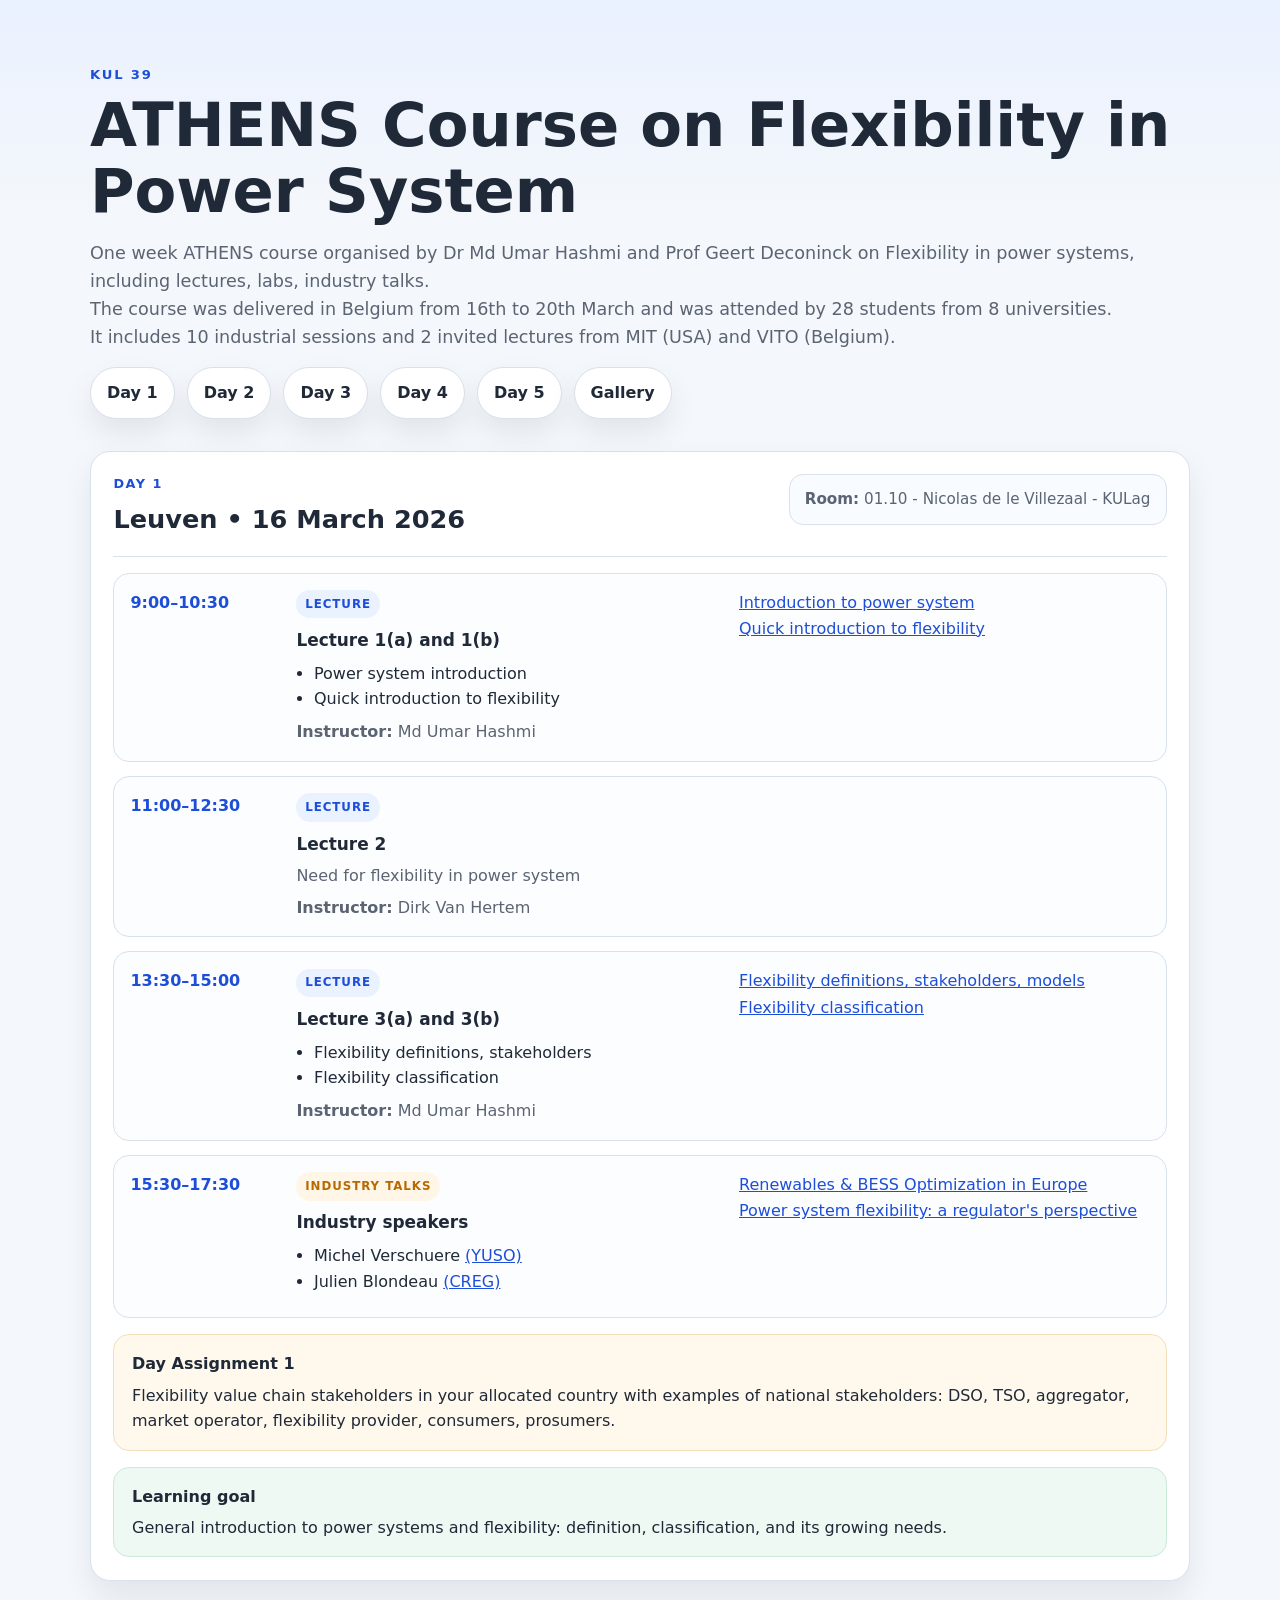
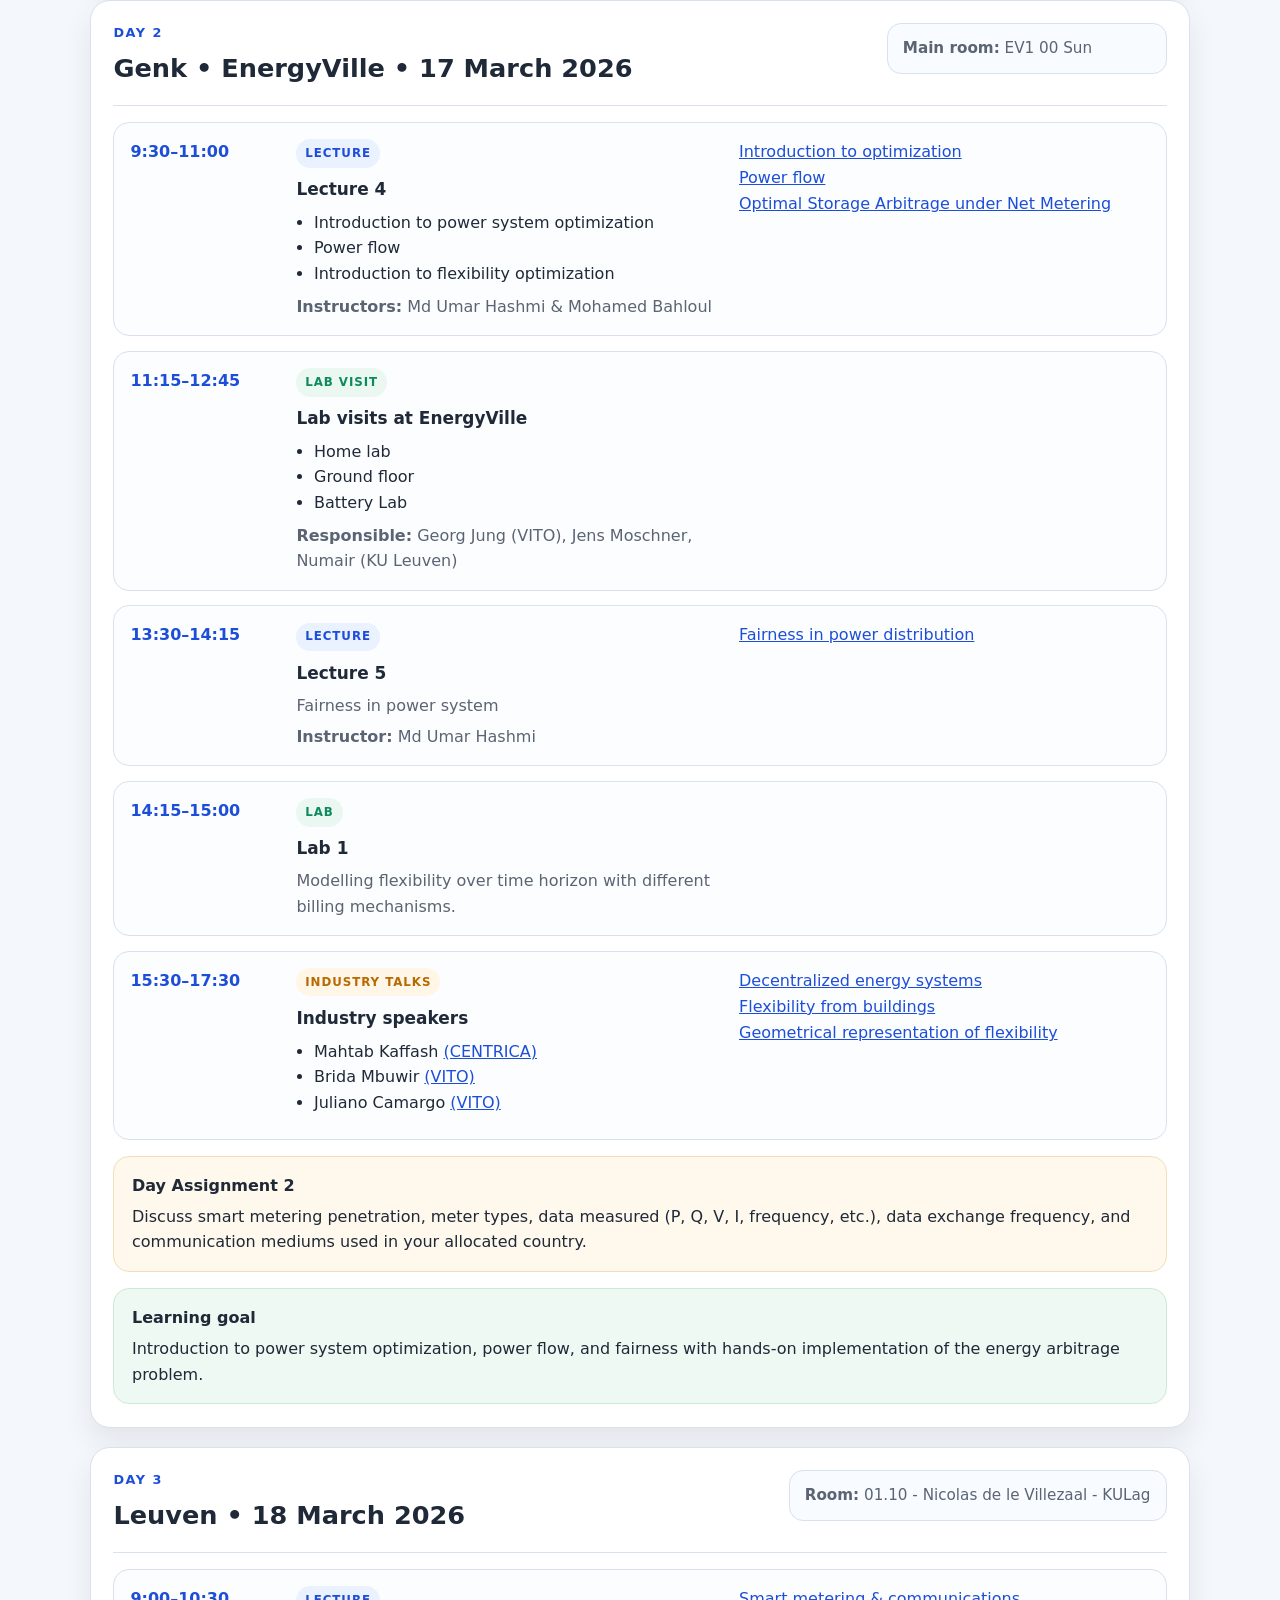
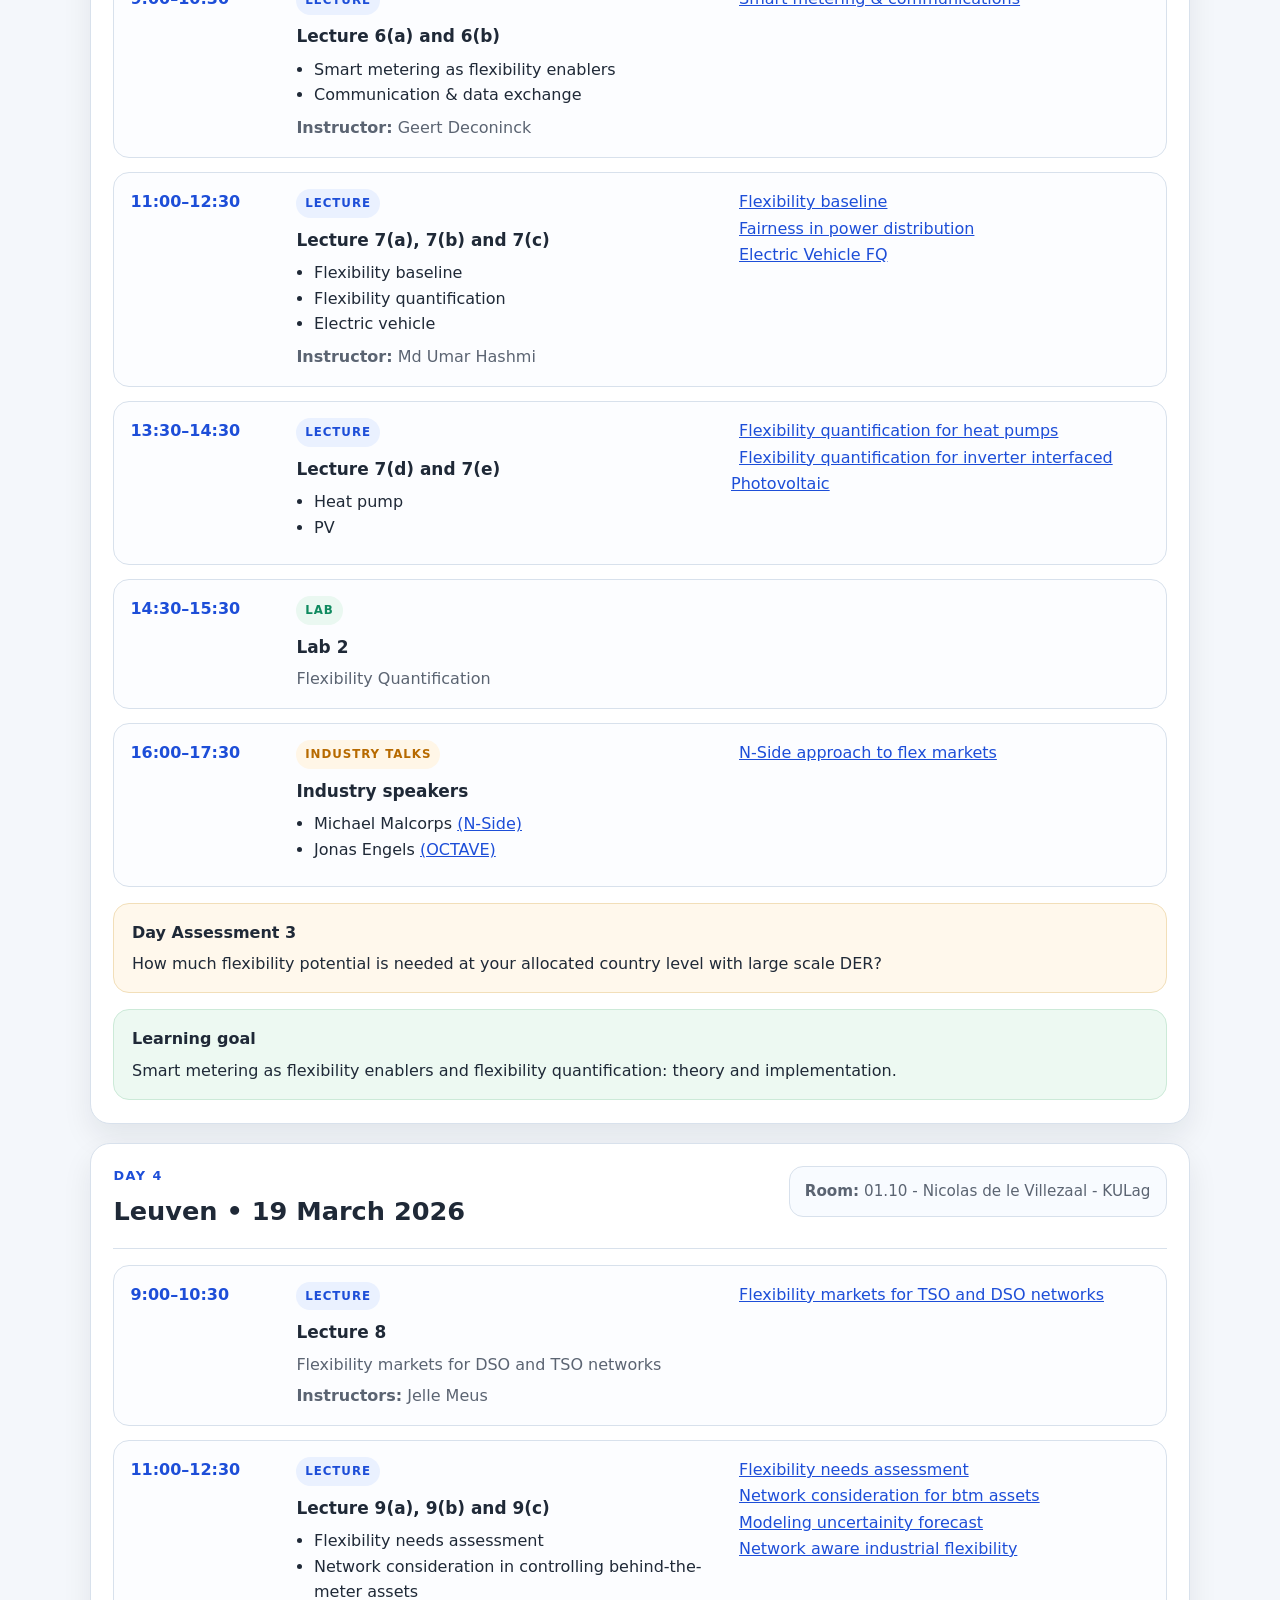
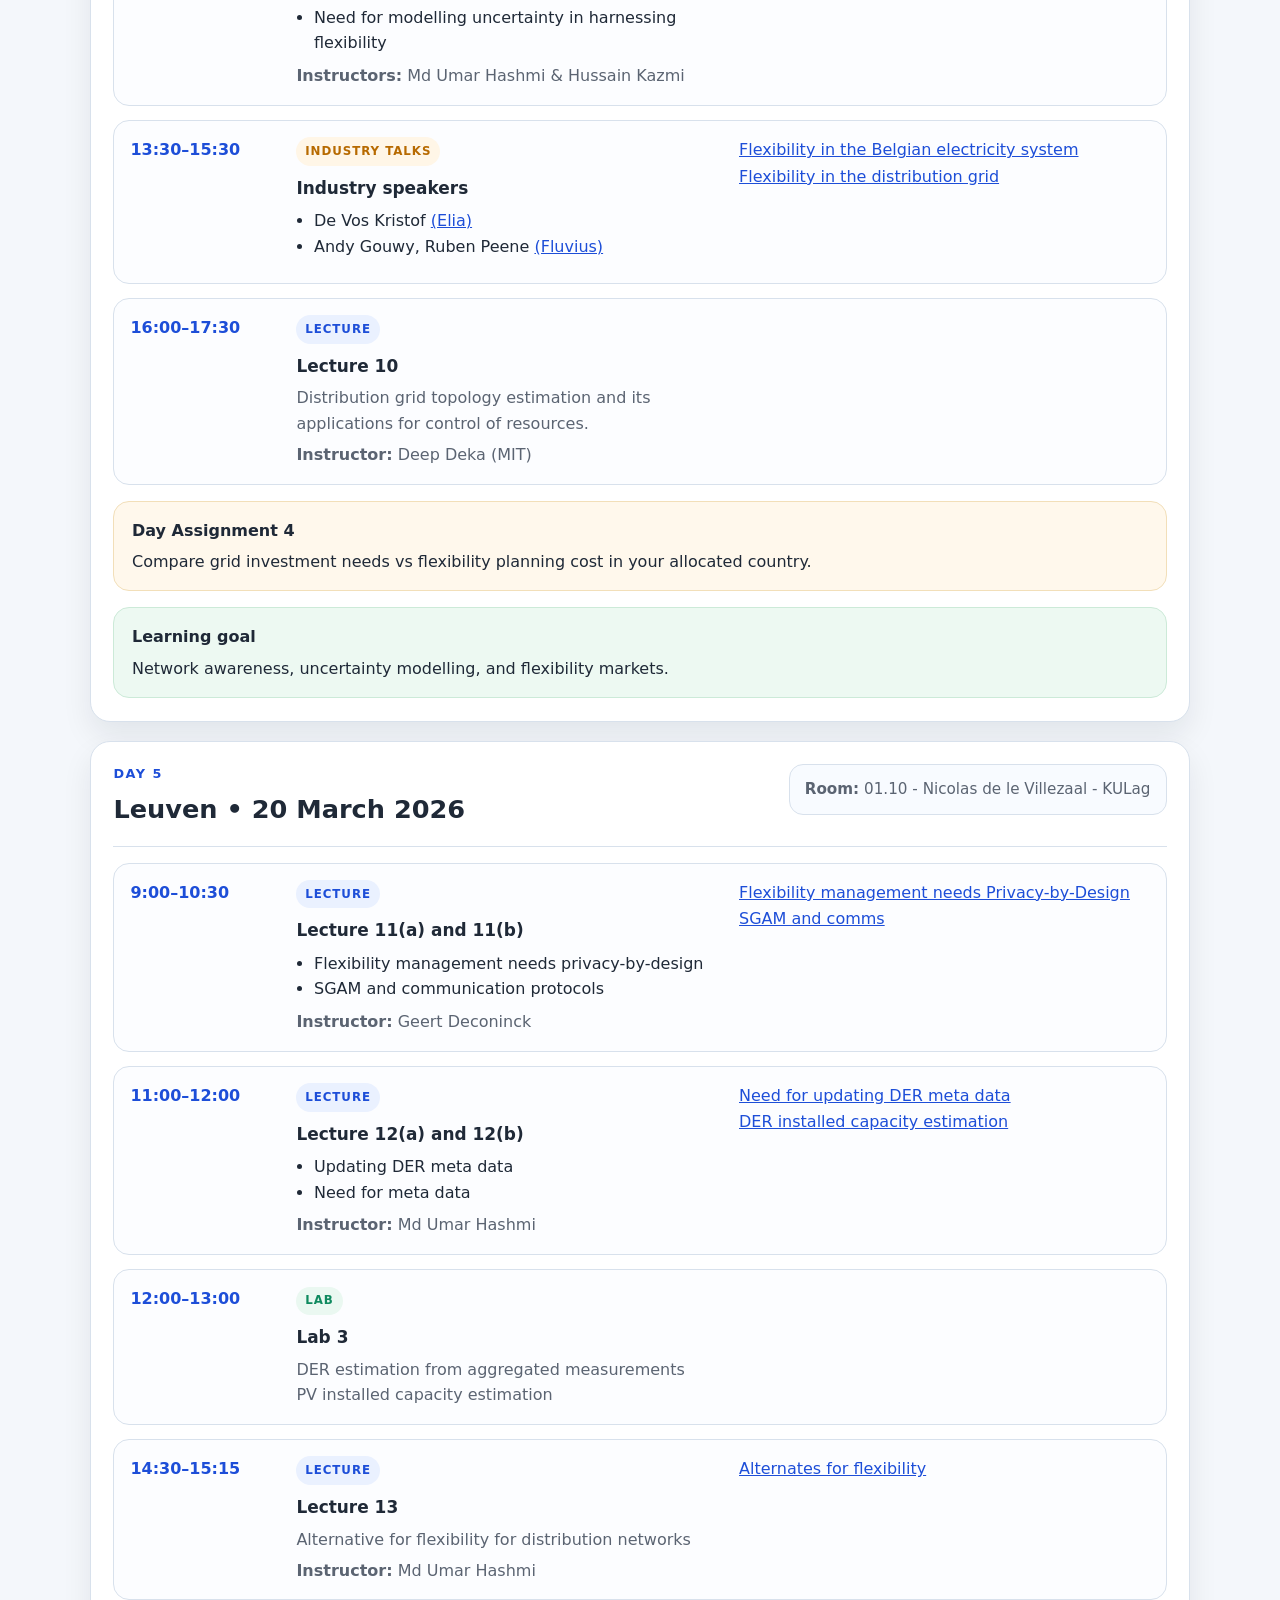
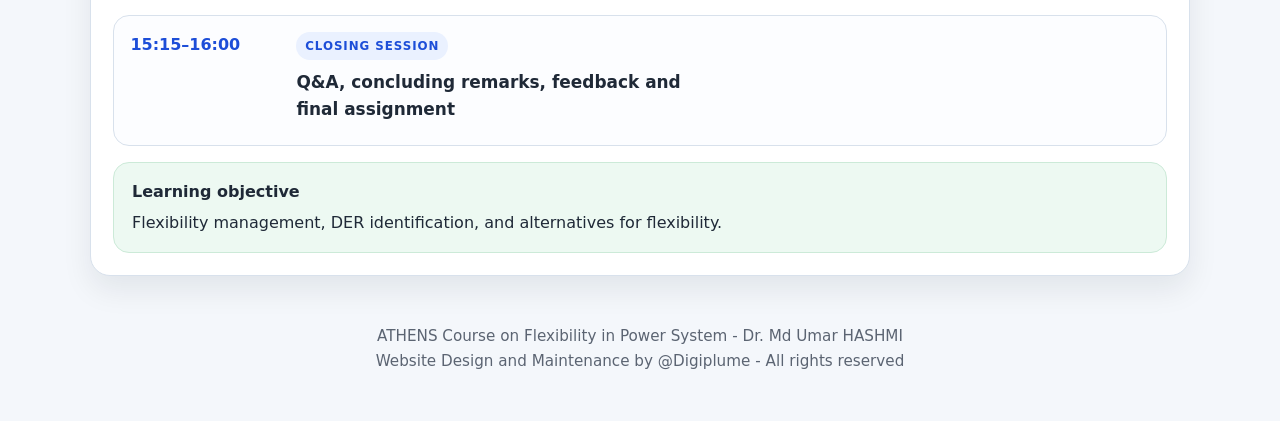
==== commit d7e88035: "Update instructors and industry speakers list" ====
--- a/index.html
+++ b/index.html
@@ -7,6 +7,7 @@
       content="width=device-width, initial-scale=1.0"
     />
     <title>ATHENS Flexibility Course</title>
+    <link rel="icon" type="image/x-icon" href="/assets/img/favicon.ico">
     <meta
       name="description"
       content="ATHENS Flexibility Course Program for 16–20 March 2026 in Leuven and Genk."
@@ -410,7 +411,7 @@
               <span class="tag">Lecture</span>
               <h3>Lecture 8</h3>
               <p>Flexibility markets for DSO and TSO networks</p>
-              <p><strong>Instructors:</strong> Jelle Meus, Elise Chambard</p>
+              <p><strong>Instructors:</strong> Jelle Meus</p>
             </div>
             <div>
                 <a href="pdf-viewer.html?file=assets/docs/lecture-8-flexibility-tso-dso-networks.pdf" target="_blank" rel="noopener" class="pdf-link">Flexibility markets for TSO and DSO networks</a>
@@ -452,7 +453,7 @@
               <h3>Industry speakers</h3>
               <ul>
                 <li>De Vos Kristof <a href="https://www.elia.be/en/" target="_blank">(Elia)</a></li>
-                <li>De Pauw Peter, Andy Gouwy, Ruben Peene &amp; Nguyen Nhan <a href="https://www.fluvius.be/nl" target="_blank">(Fluvius)</a></li>
+                <li>Andy Gouwy, Ruben Peene <a href="https://www.fluvius.be/nl" target="_blank">(Fluvius)</a></li>
               </ul>
             </div>
             <div>
@@ -621,4 +622,4 @@
     </script>
 
   </body>
-</html>+</html>
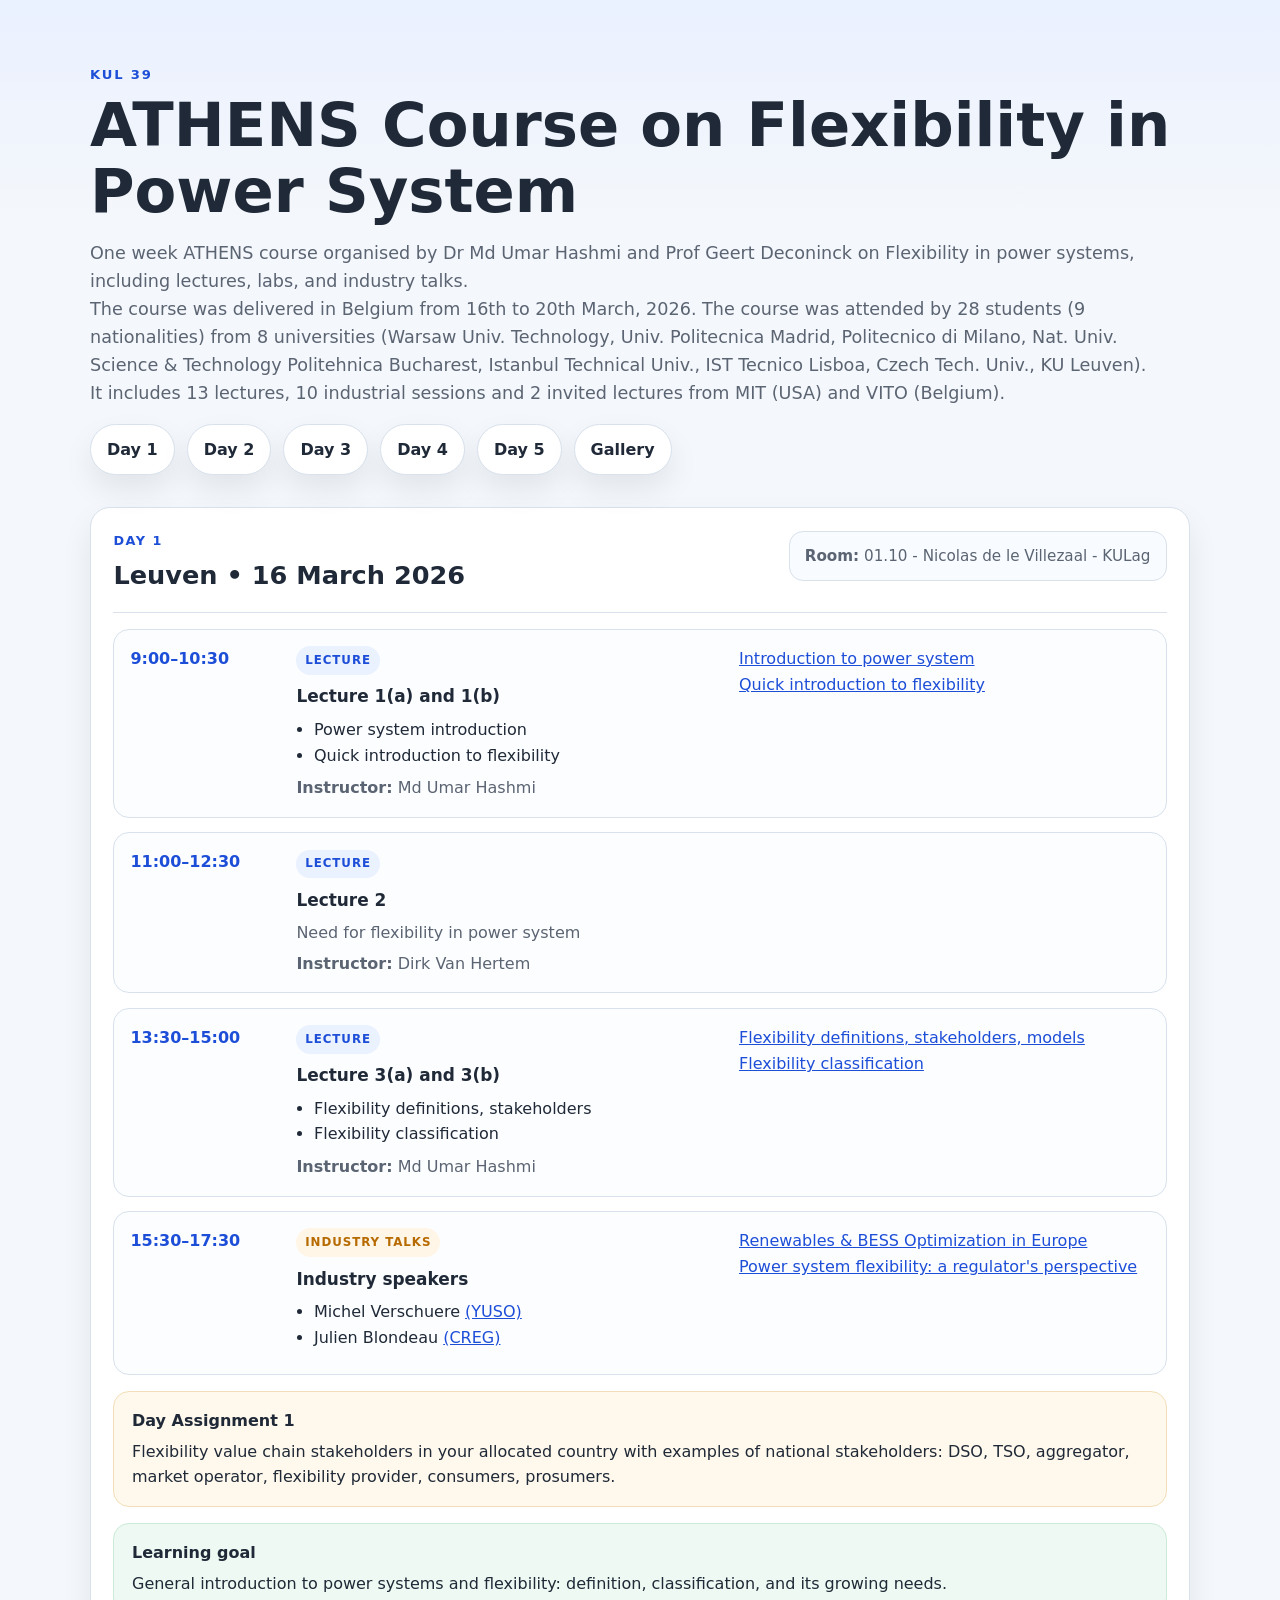
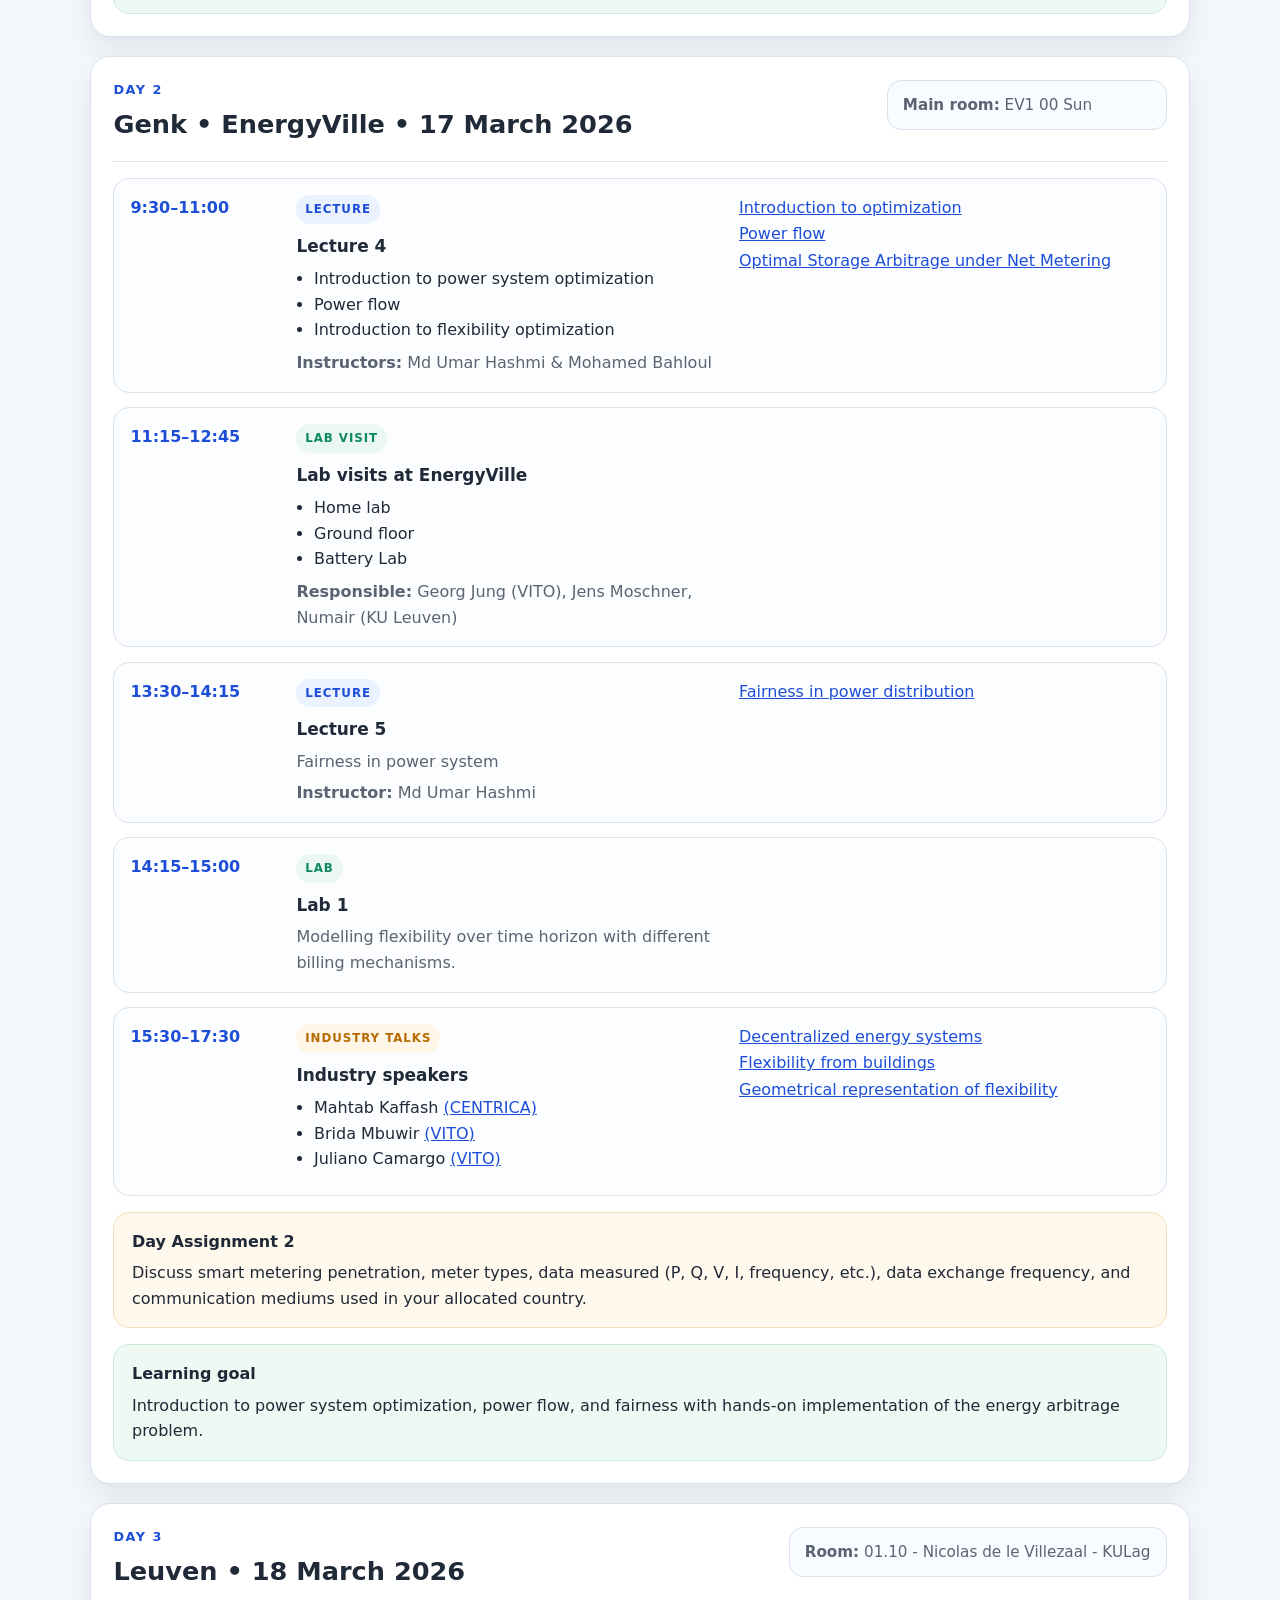
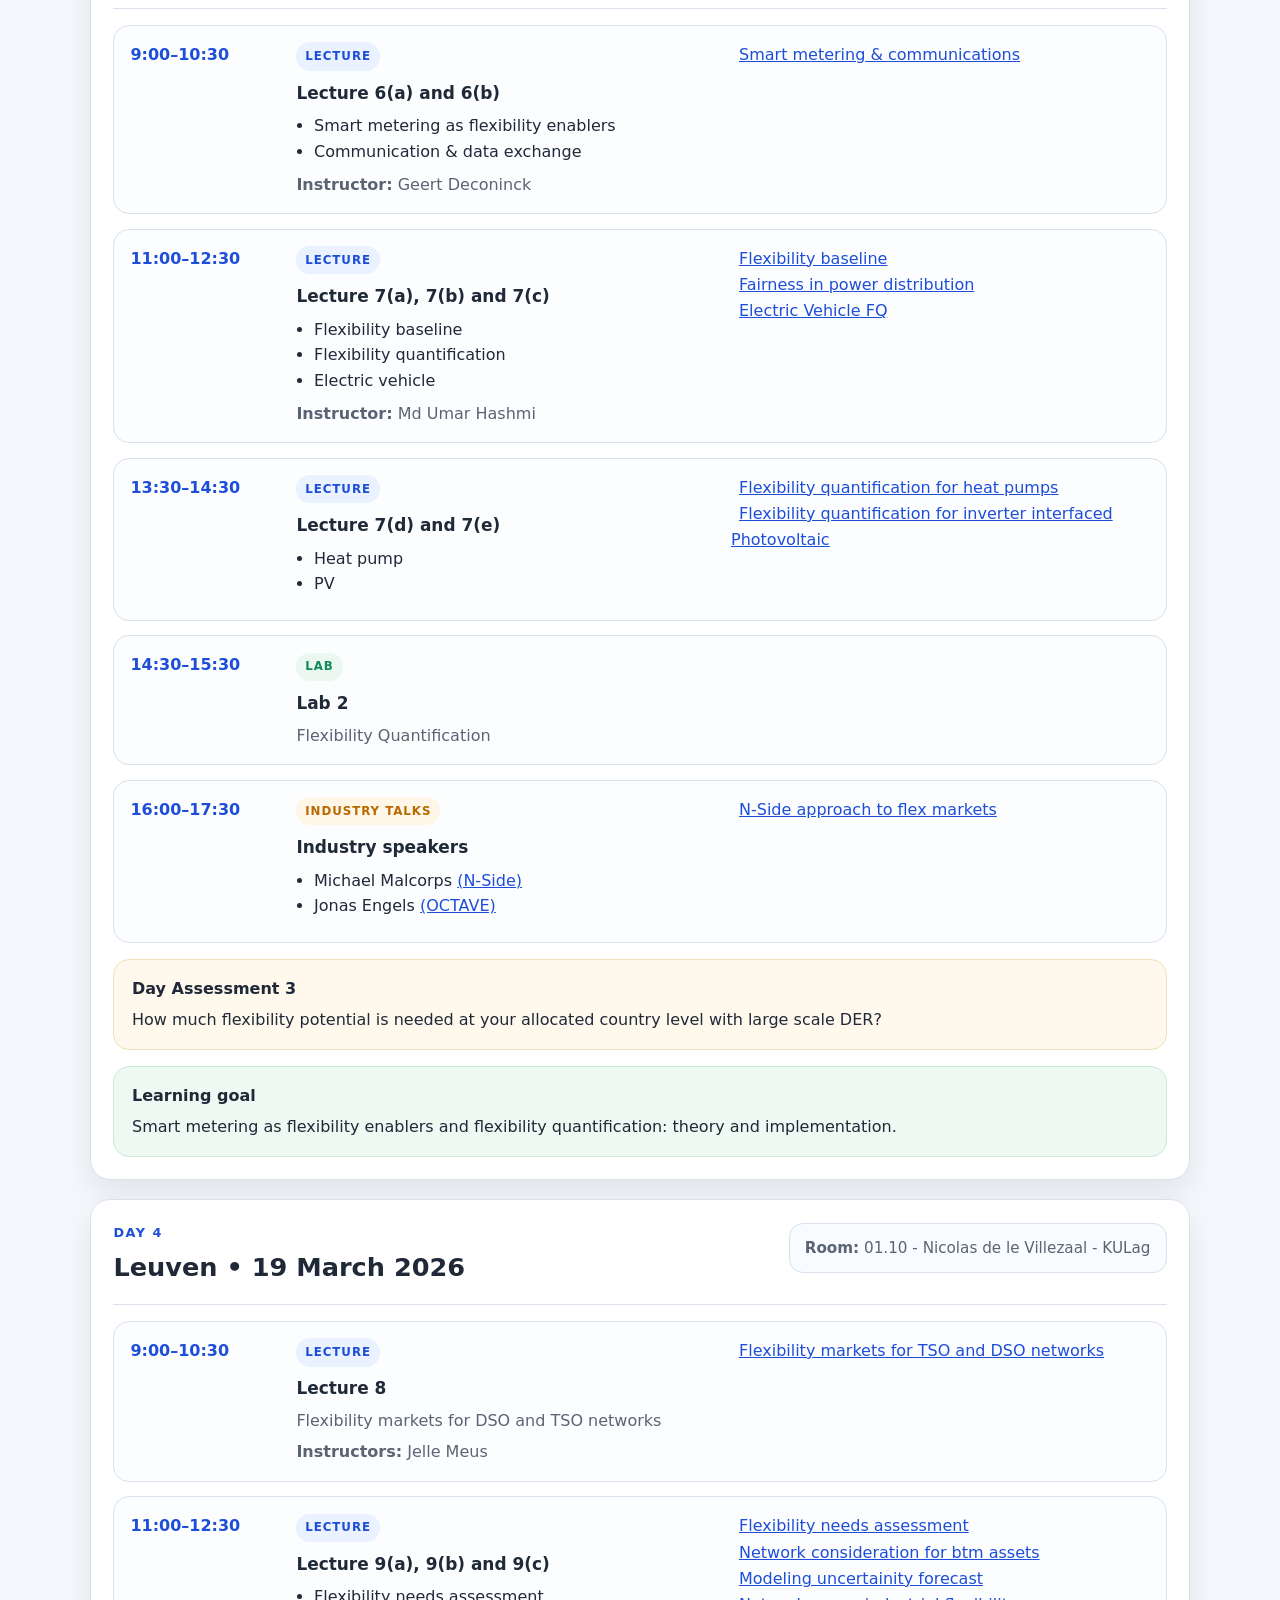
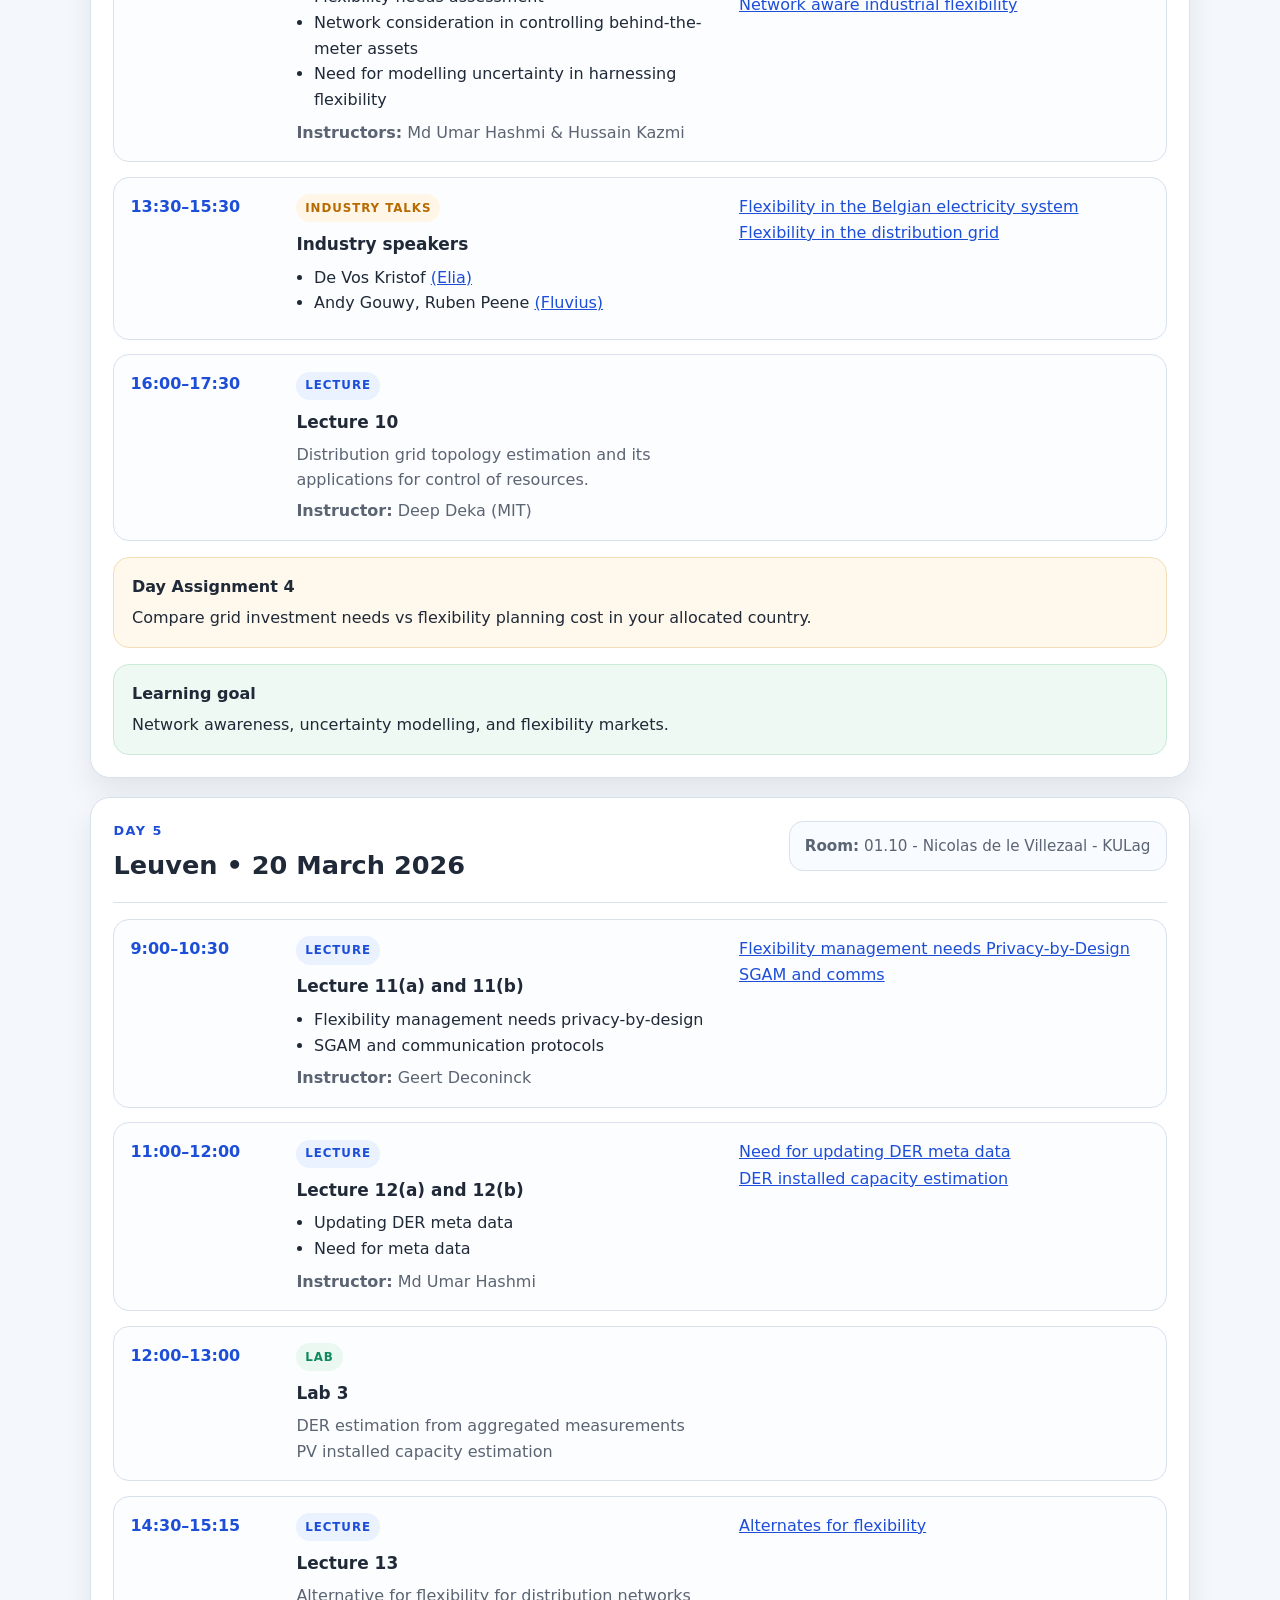
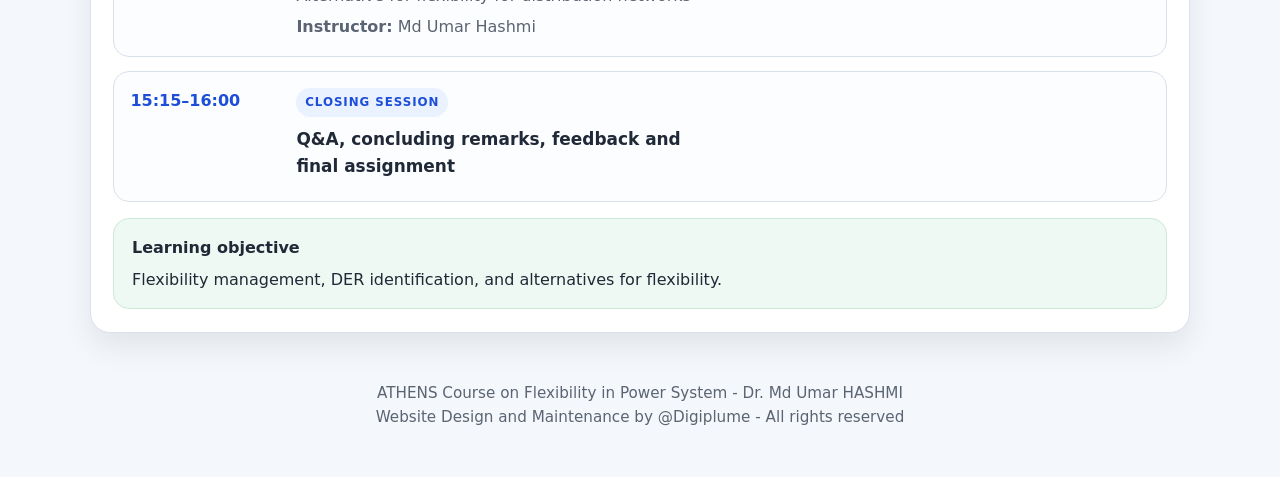
==== commit 8eedf014: "Revise ATHENS course description in index.html Updated course details including dates, attendance, a" ====
--- a/index.html
+++ b/index.html
@@ -20,8 +20,8 @@
         <p class="eyebrow">KUL 39</p>
         <h1>ATHENS Course on Flexibility in Power System </h1>
         <p class="subtitle">
-          One week ATHENS course organised by Dr Md Umar Hashmi and Prof Geert Deconinck on Flexibility in power systems, including lectures, labs, industry talks.<br>The course was delivered in Belgium from 16th to 20th March and was attended by 28 students from 8 universities.<br>
-          It includes 10 industrial sessions and 2 invited lectures from MIT (USA) and VITO (Belgium).
+          One week ATHENS course organised by Dr Md Umar Hashmi and Prof Geert Deconinck on Flexibility in power systems, including lectures, labs, and industry talks.<br>The course was delivered in Belgium from 16th to 20th March, 2026. The course was attended by 28 students (9 nationalities) from 8 universities (Warsaw Univ. Technology, Univ. Politecnica Madrid, Politecnico di Milano, Nat. Univ. Science & Technology Politehnica Bucharest, Istanbul Technical Univ., IST Tecnico Lisboa, Czech Tech. Univ., KU Leuven).<br>
+          It includes 13 lectures, 10 industrial sessions and 2 invited lectures from MIT (USA) and VITO (Belgium).
         </p>
 <!-- 
         <div class="hero-badges">
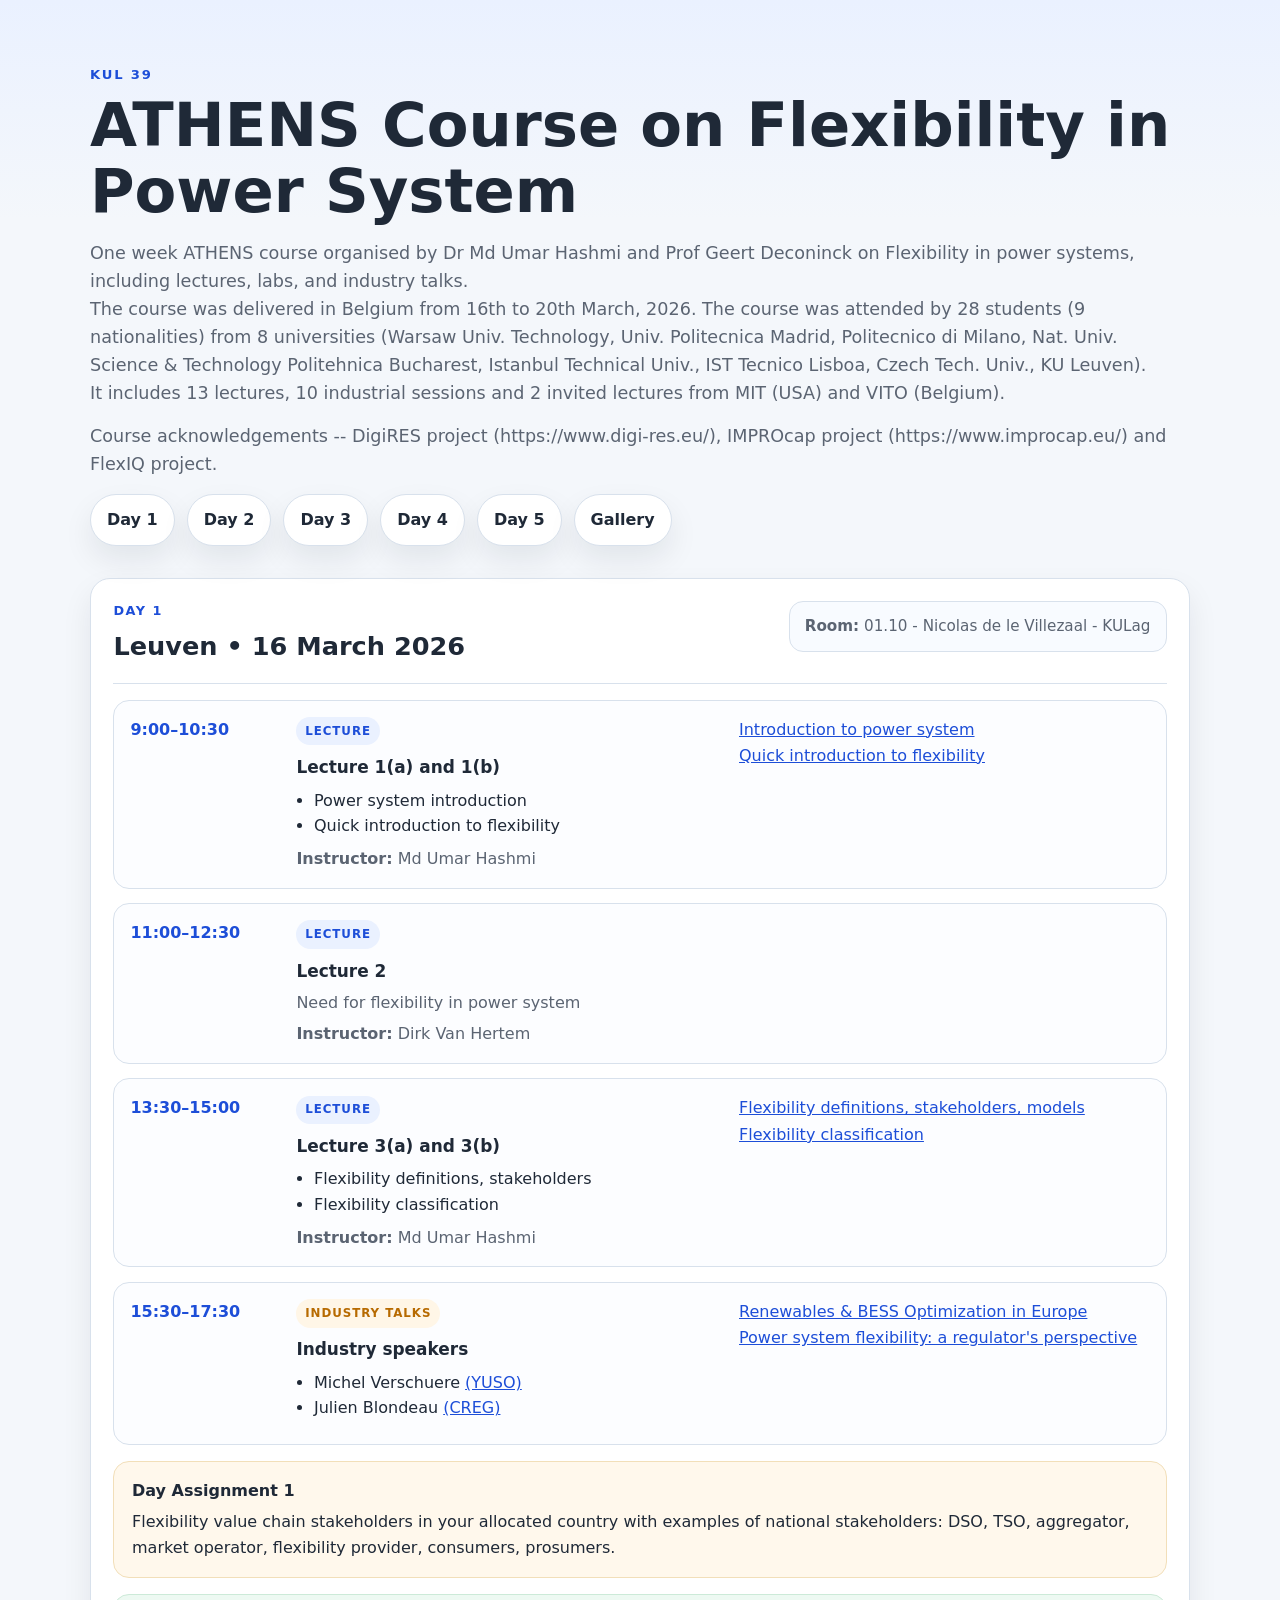
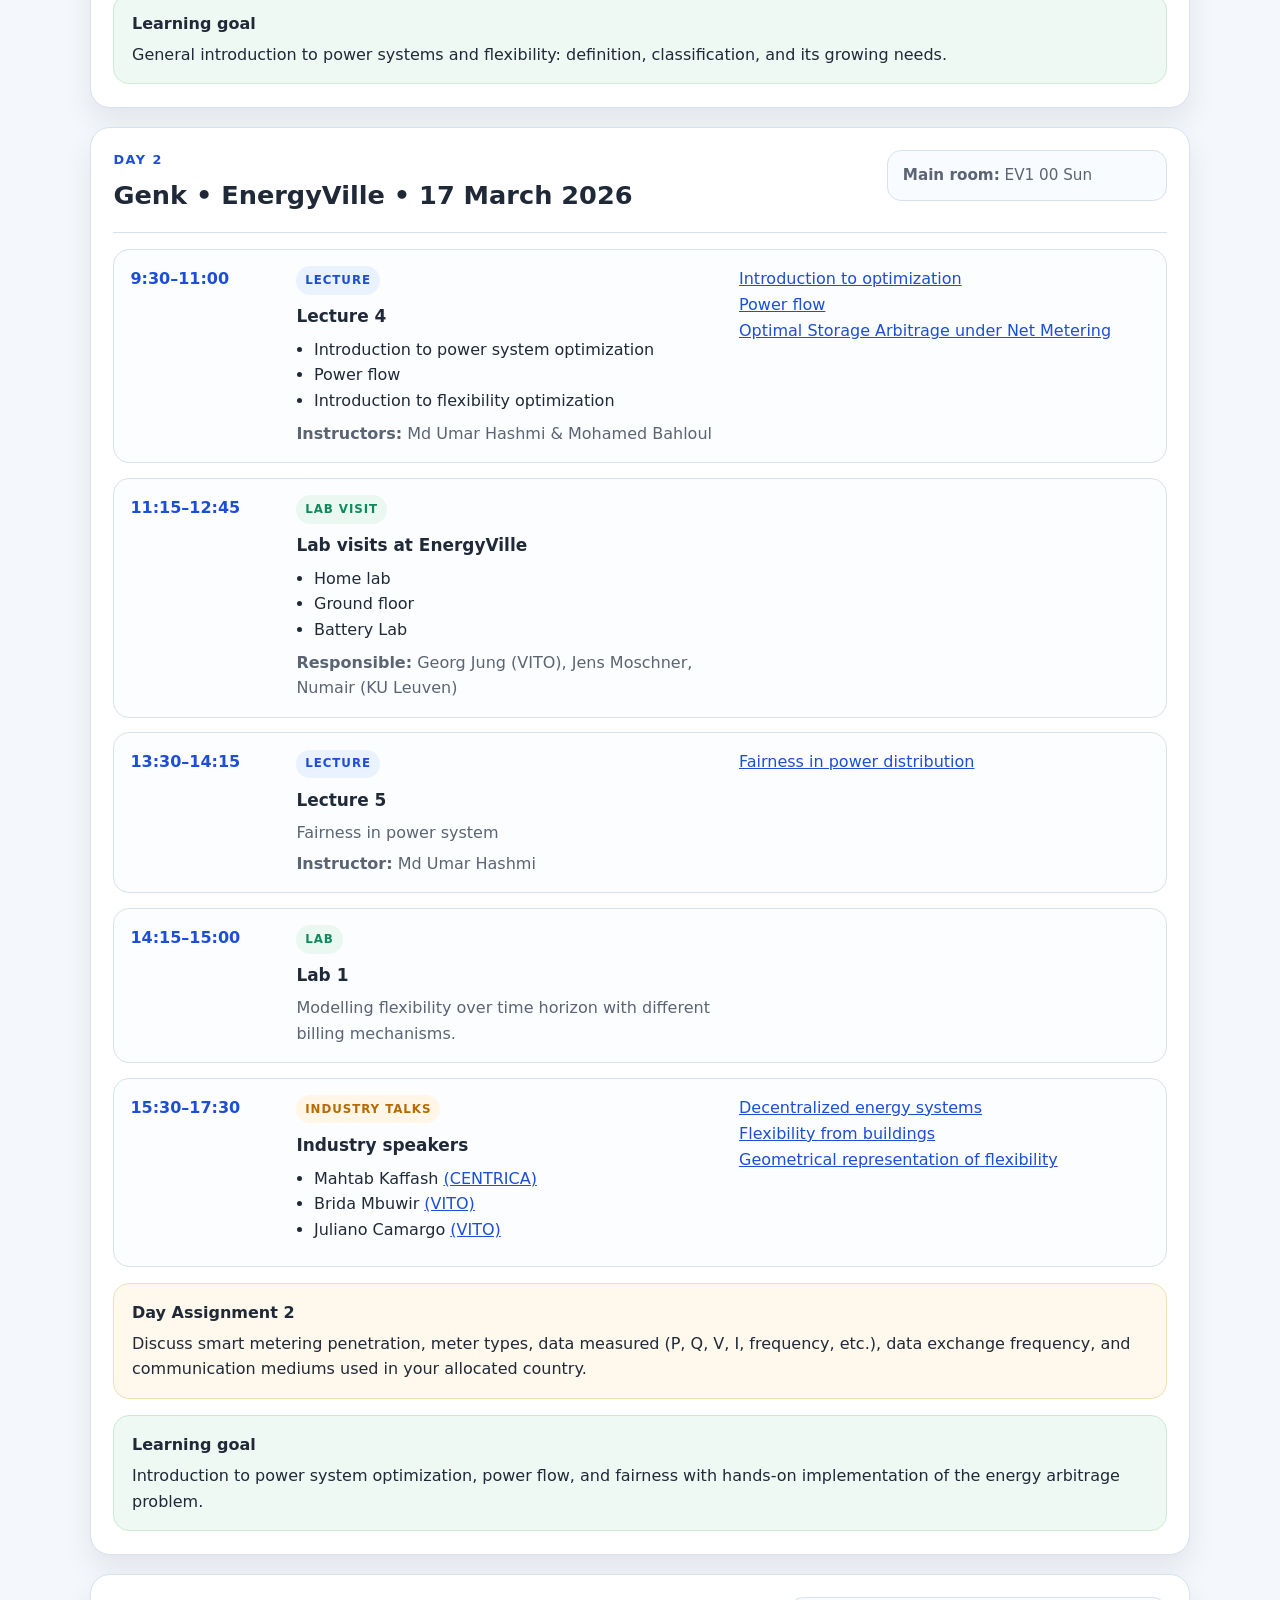
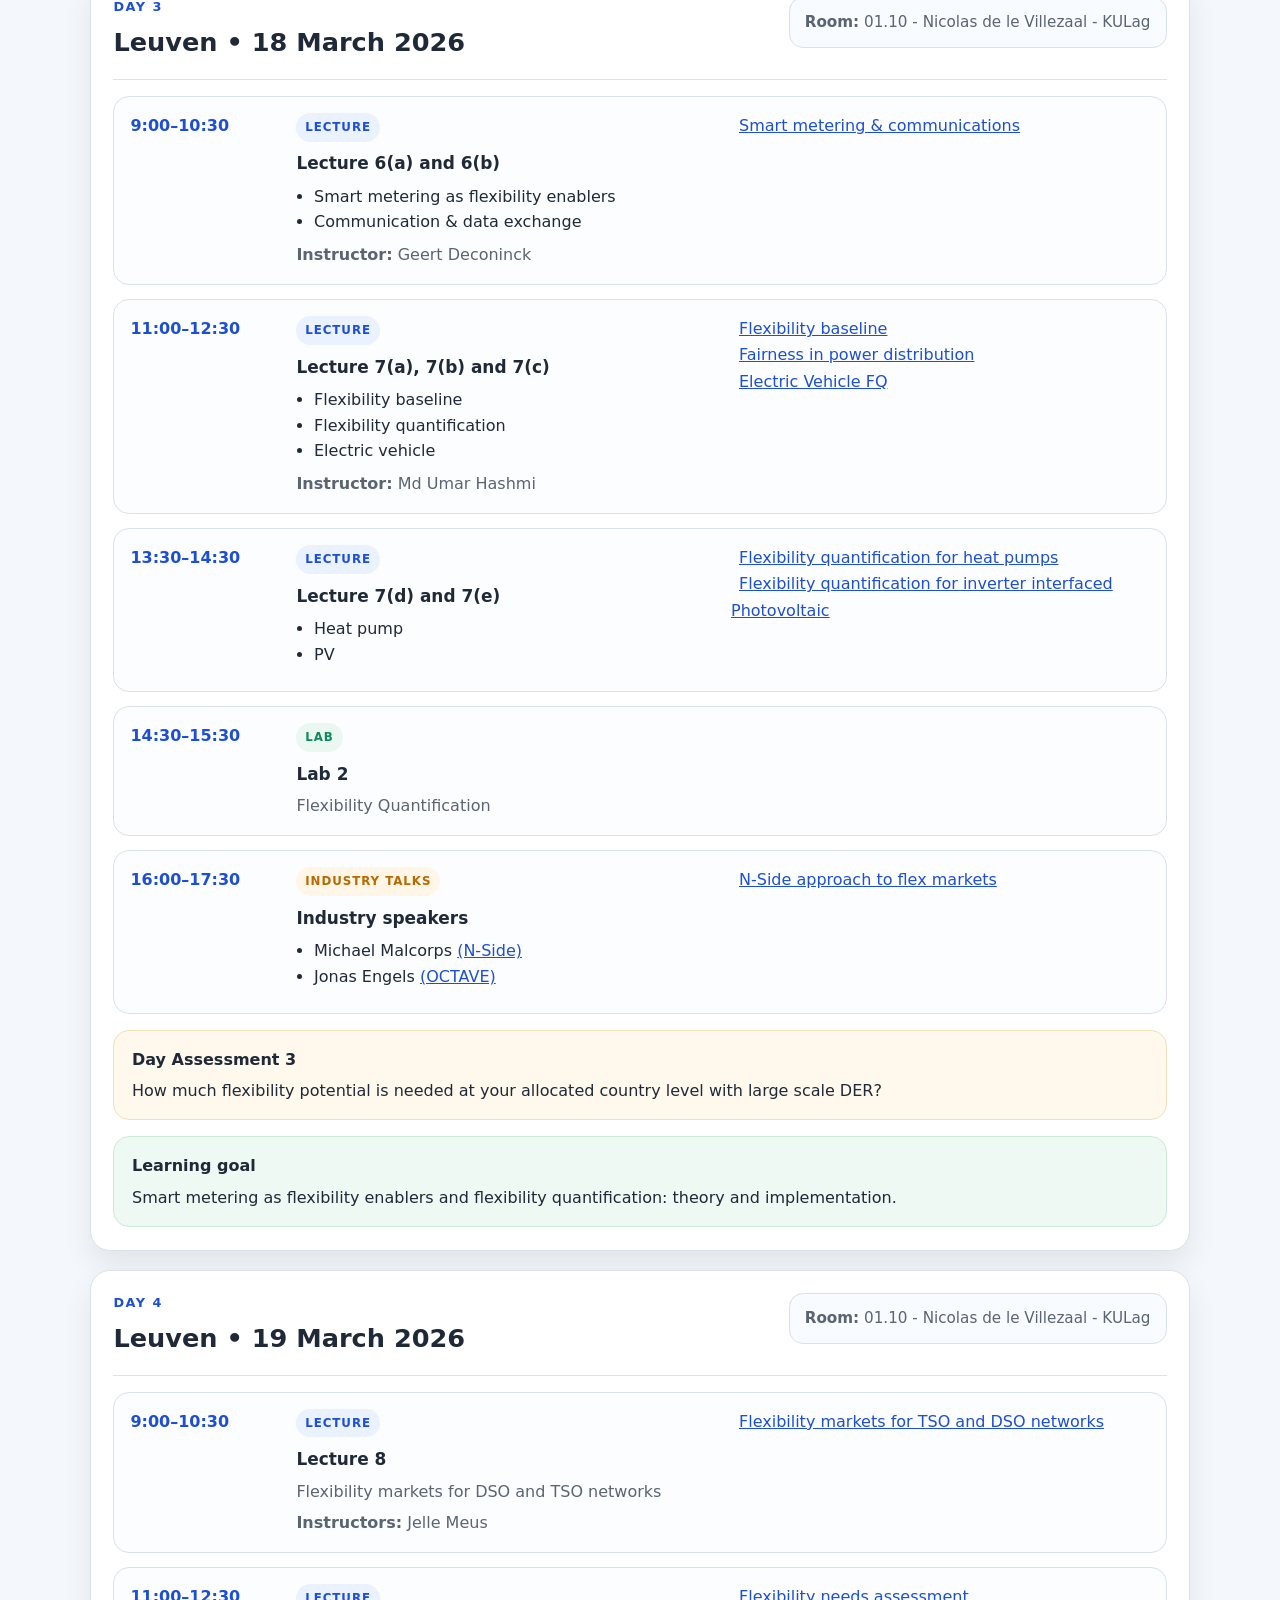
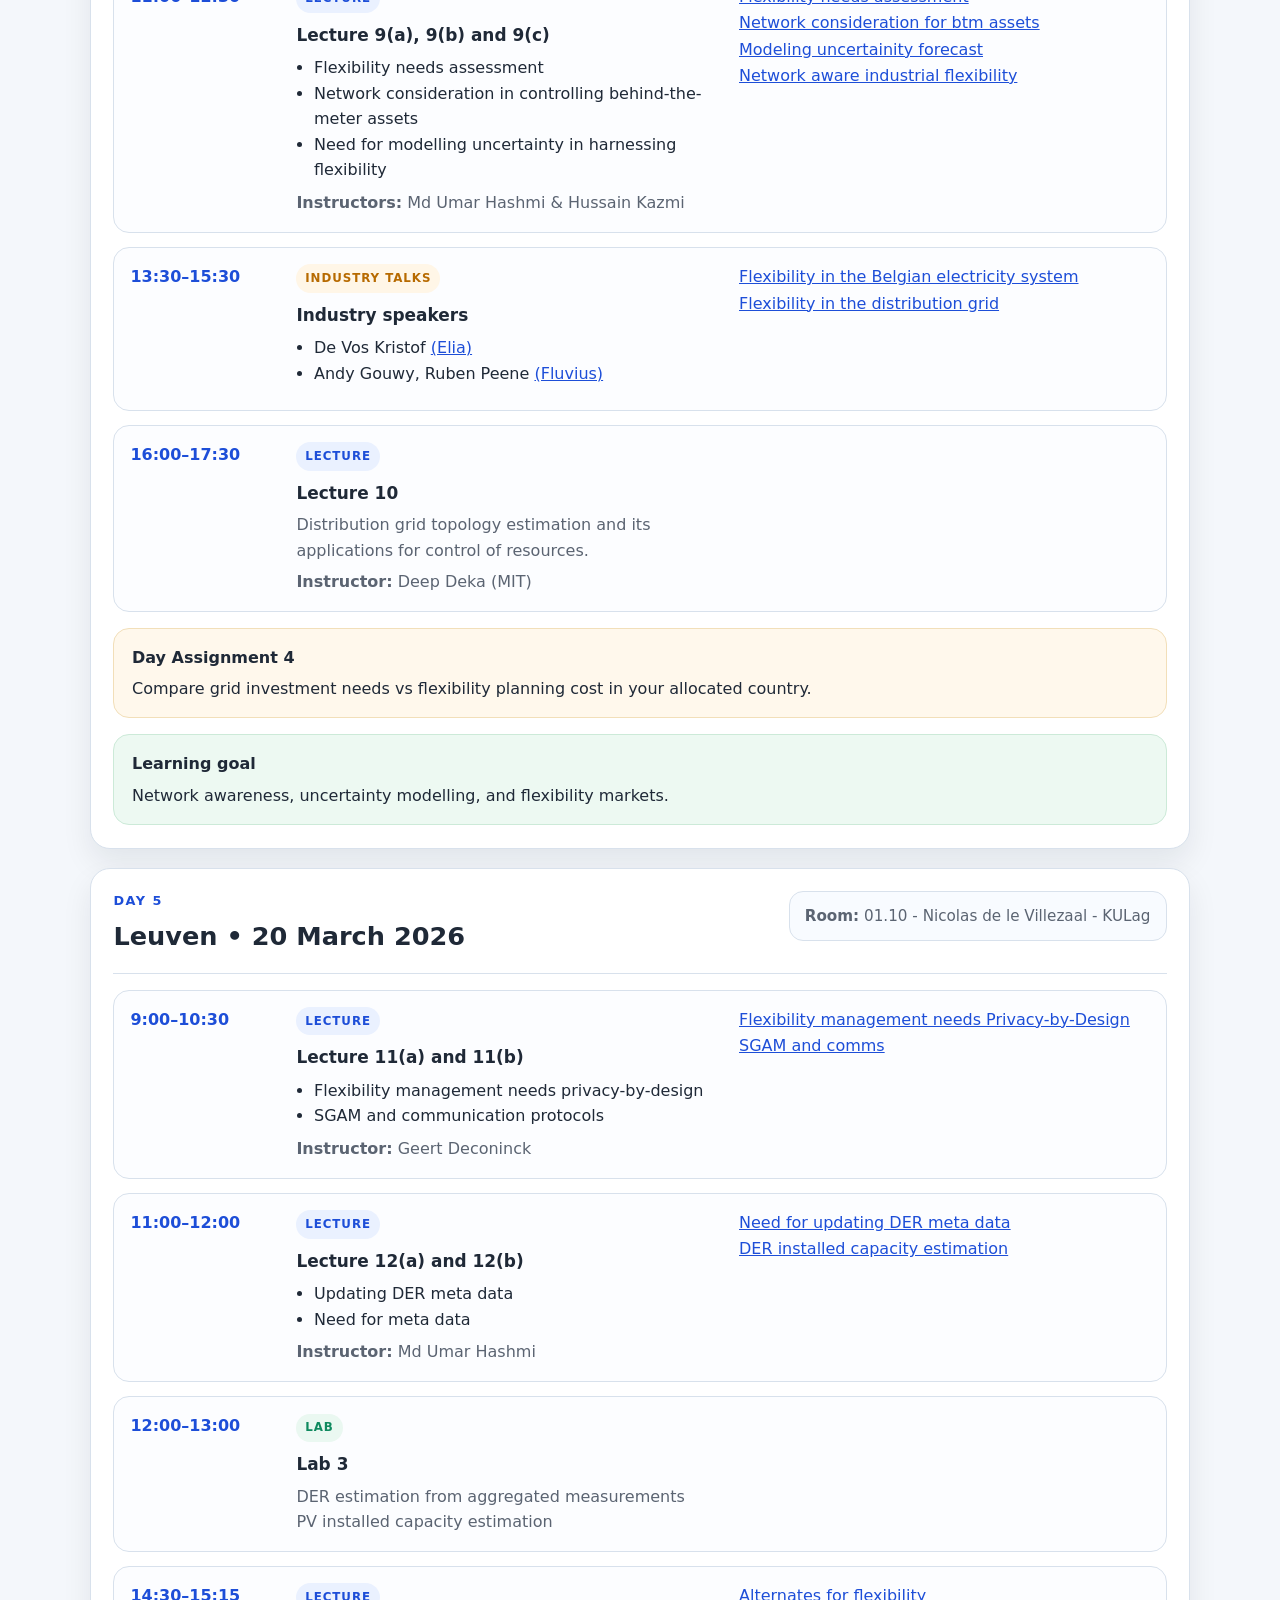
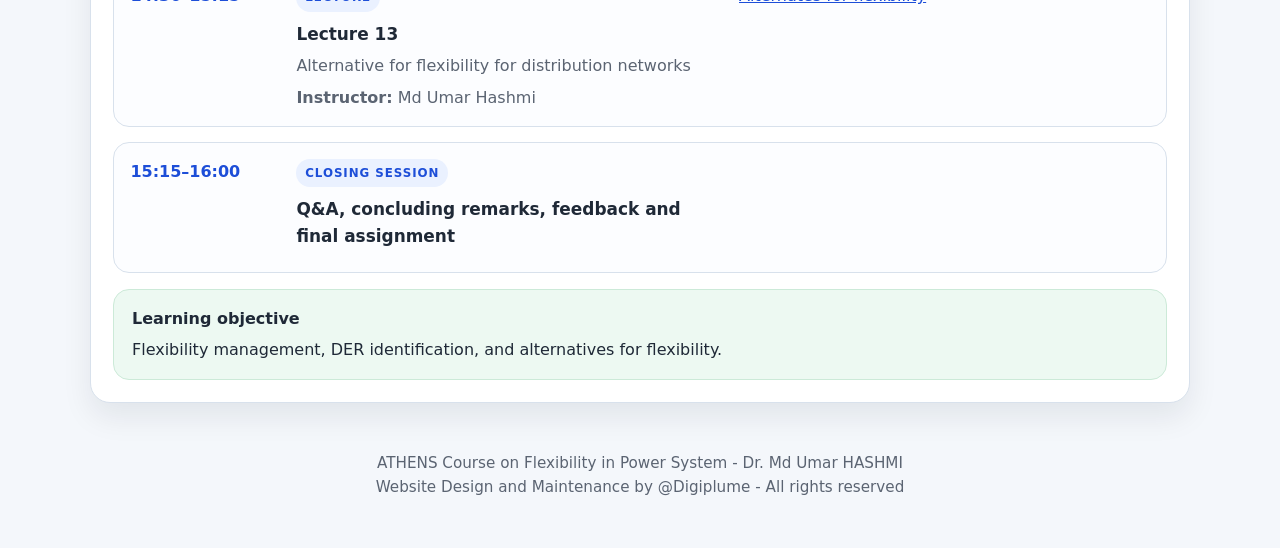
==== commit 7a45cebd: "Add course acknowledgements section Added course acknowledgements for DigiRES, IMPROcap, and FlexIQ " ====
--- a/index.html
+++ b/index.html
@@ -21,7 +21,9 @@
         <h1>ATHENS Course on Flexibility in Power System </h1>
         <p class="subtitle">
           One week ATHENS course organised by Dr Md Umar Hashmi and Prof Geert Deconinck on Flexibility in power systems, including lectures, labs, and industry talks.<br>The course was delivered in Belgium from 16th to 20th March, 2026. The course was attended by 28 students (9 nationalities) from 8 universities (Warsaw Univ. Technology, Univ. Politecnica Madrid, Politecnico di Milano, Nat. Univ. Science & Technology Politehnica Bucharest, Istanbul Technical Univ., IST Tecnico Lisboa, Czech Tech. Univ., KU Leuven).<br>
-          It includes 13 lectures, 10 industrial sessions and 2 invited lectures from MIT (USA) and VITO (Belgium).
+          It includes 13 lectures, 10 industrial sessions and 2 invited lectures from MIT (USA) and VITO (Belgium). </p>
+          <p class="subtitle">
+            Course acknowledgements -- DigiRES project (https://www.digi-res.eu/), IMPROcap project (https://www.improcap.eu/) and FlexIQ project.
         </p>
 <!-- 
         <div class="hero-badges">
